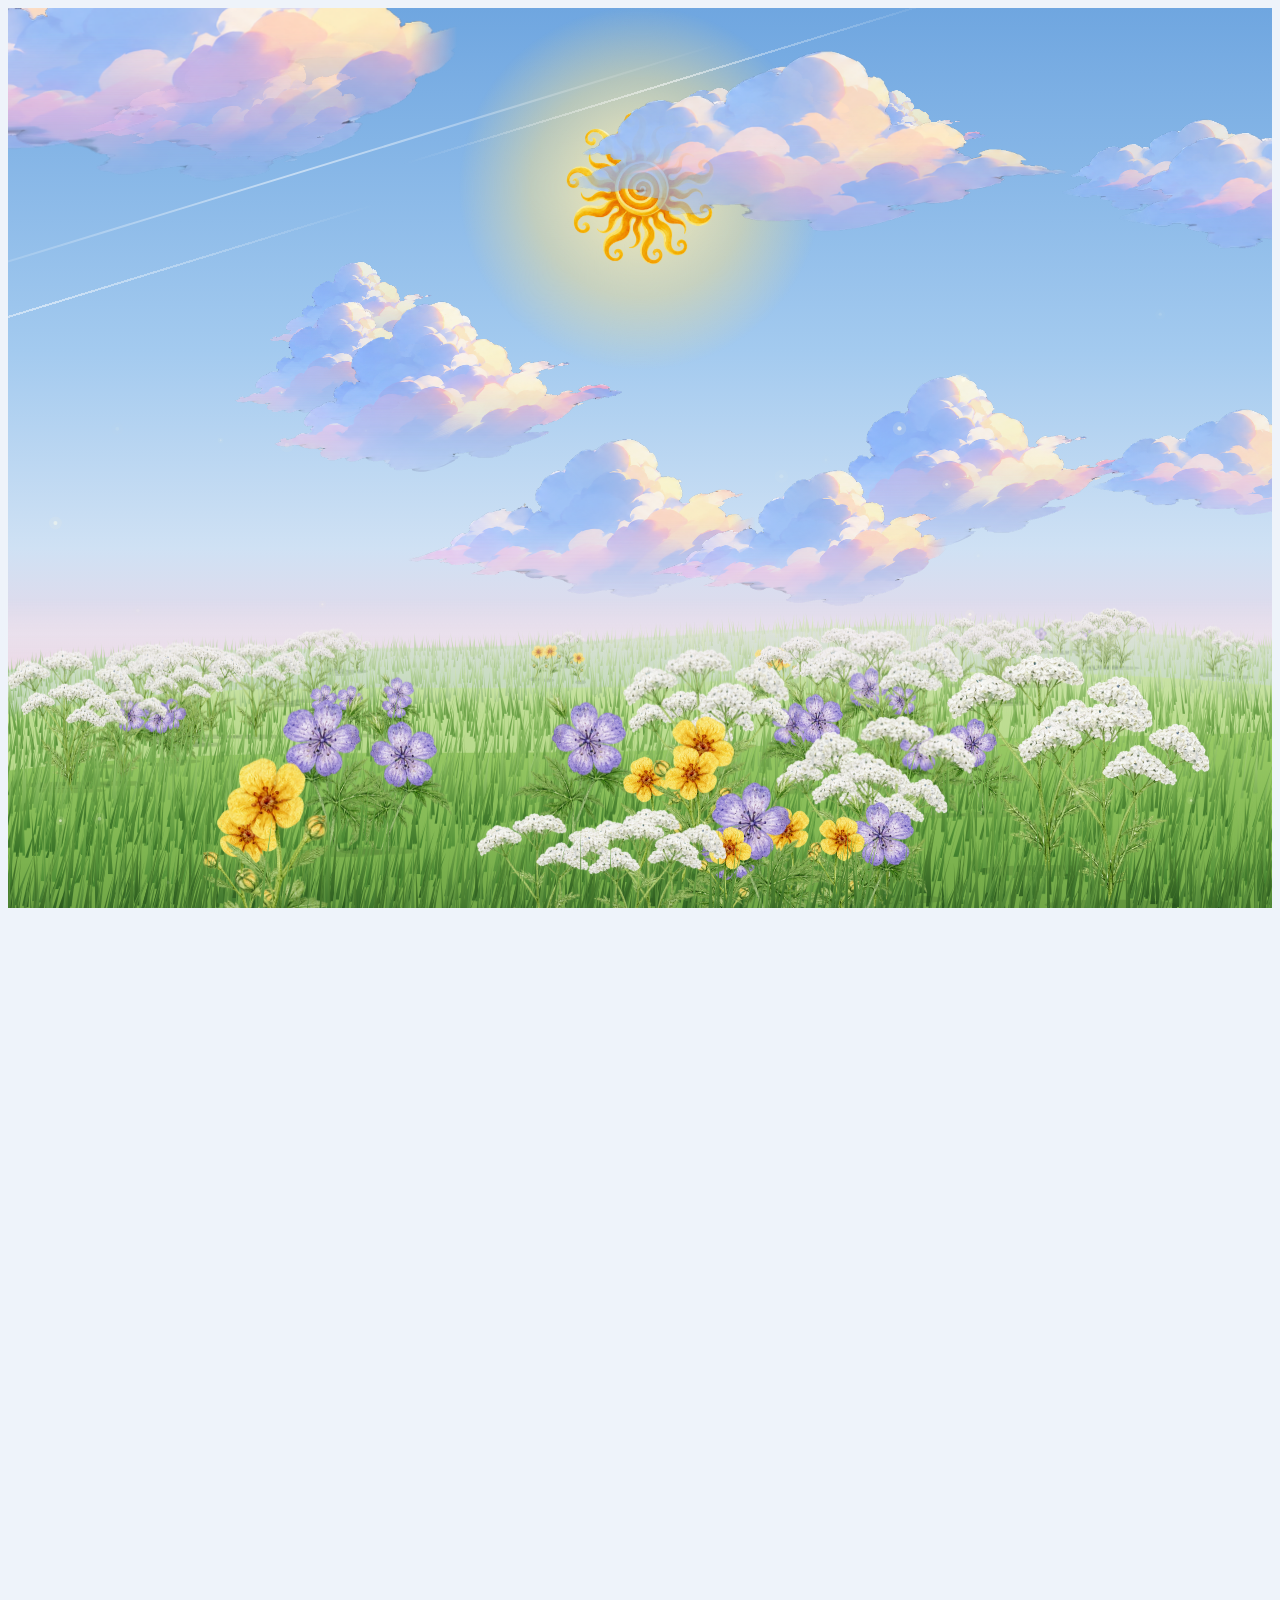
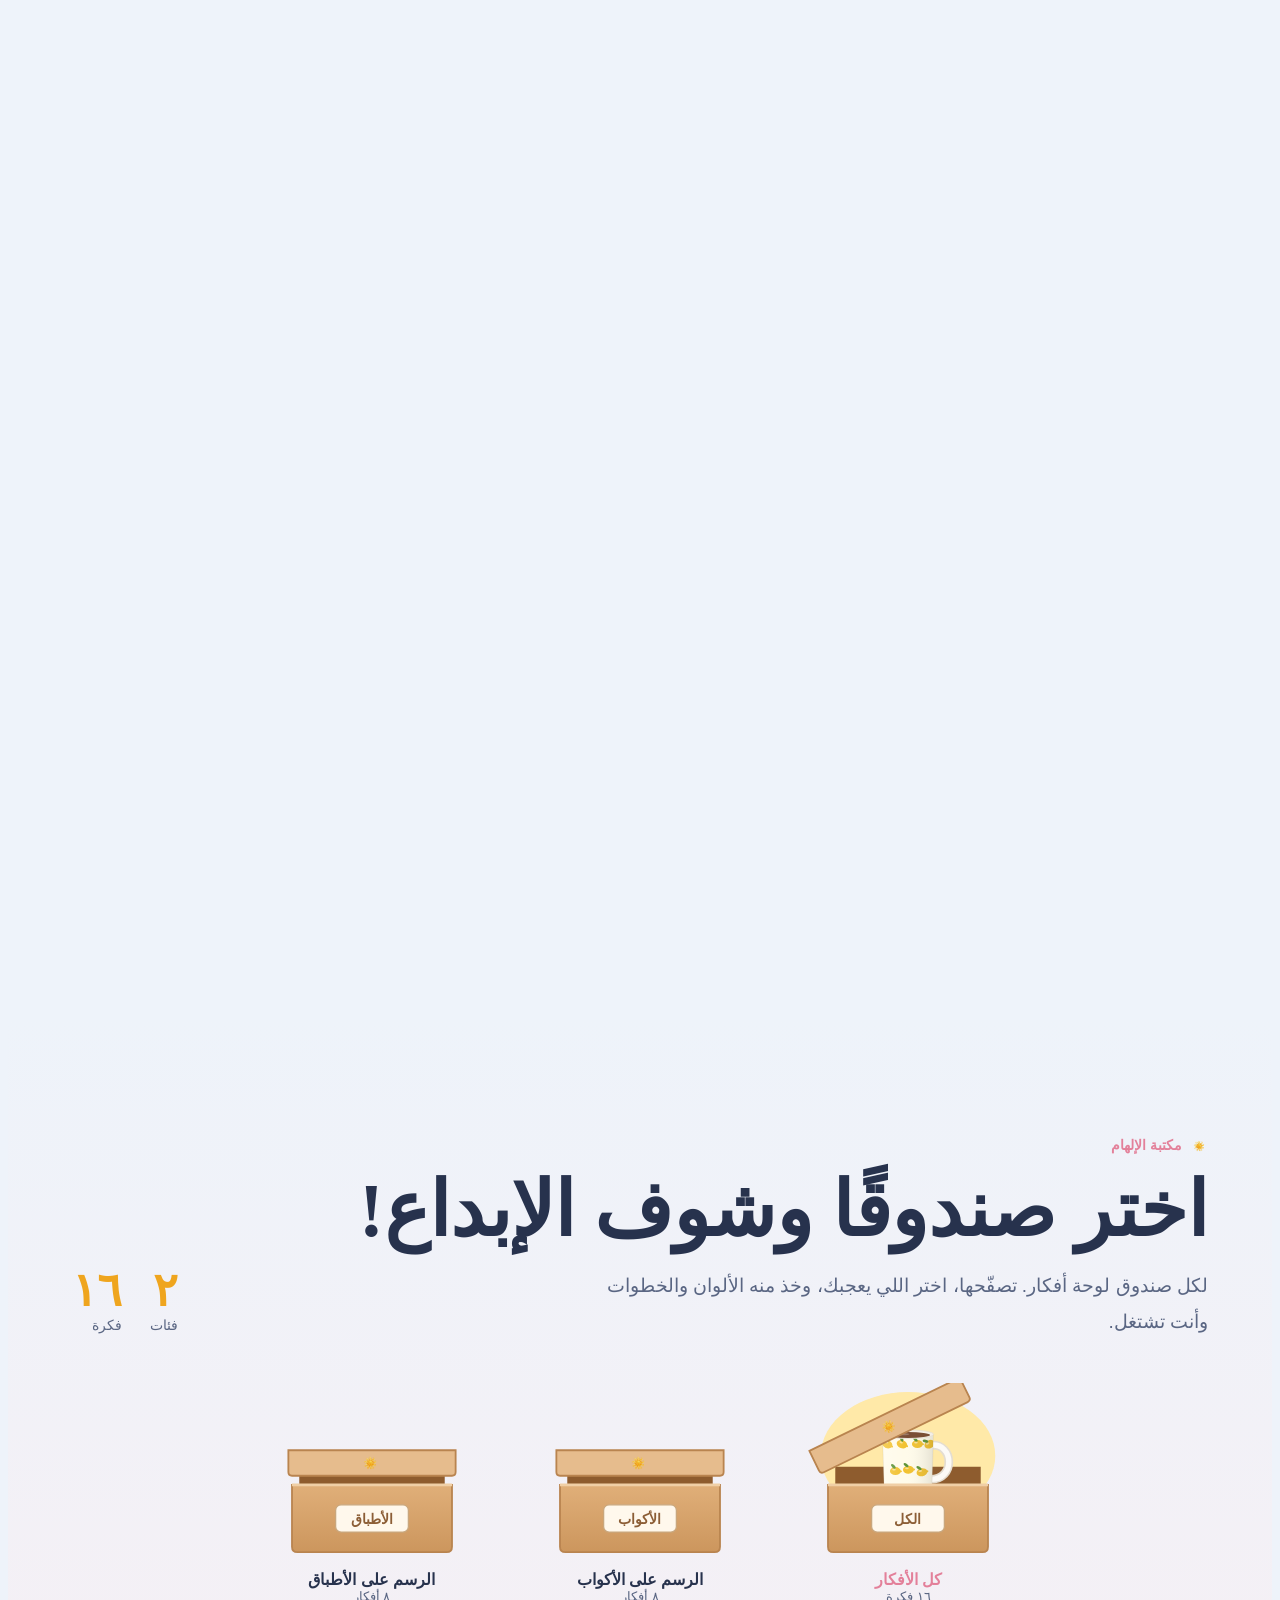
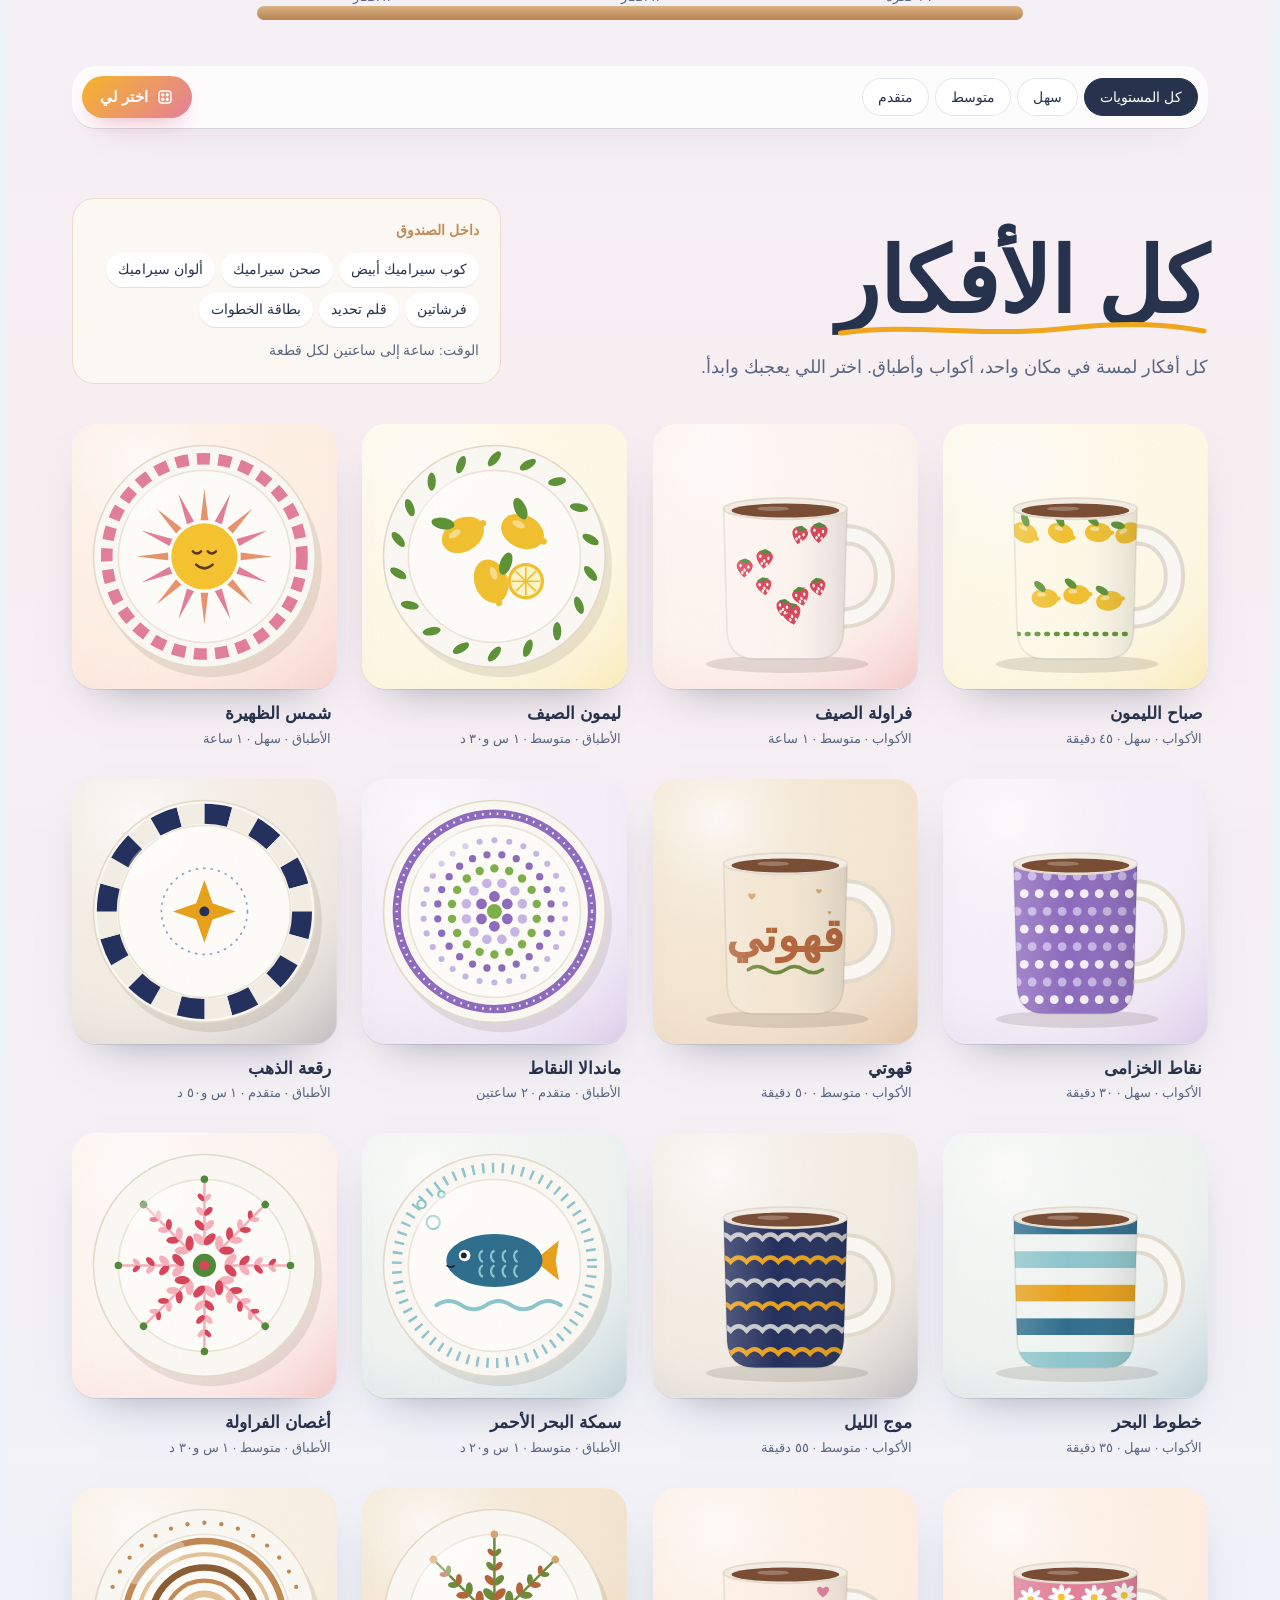
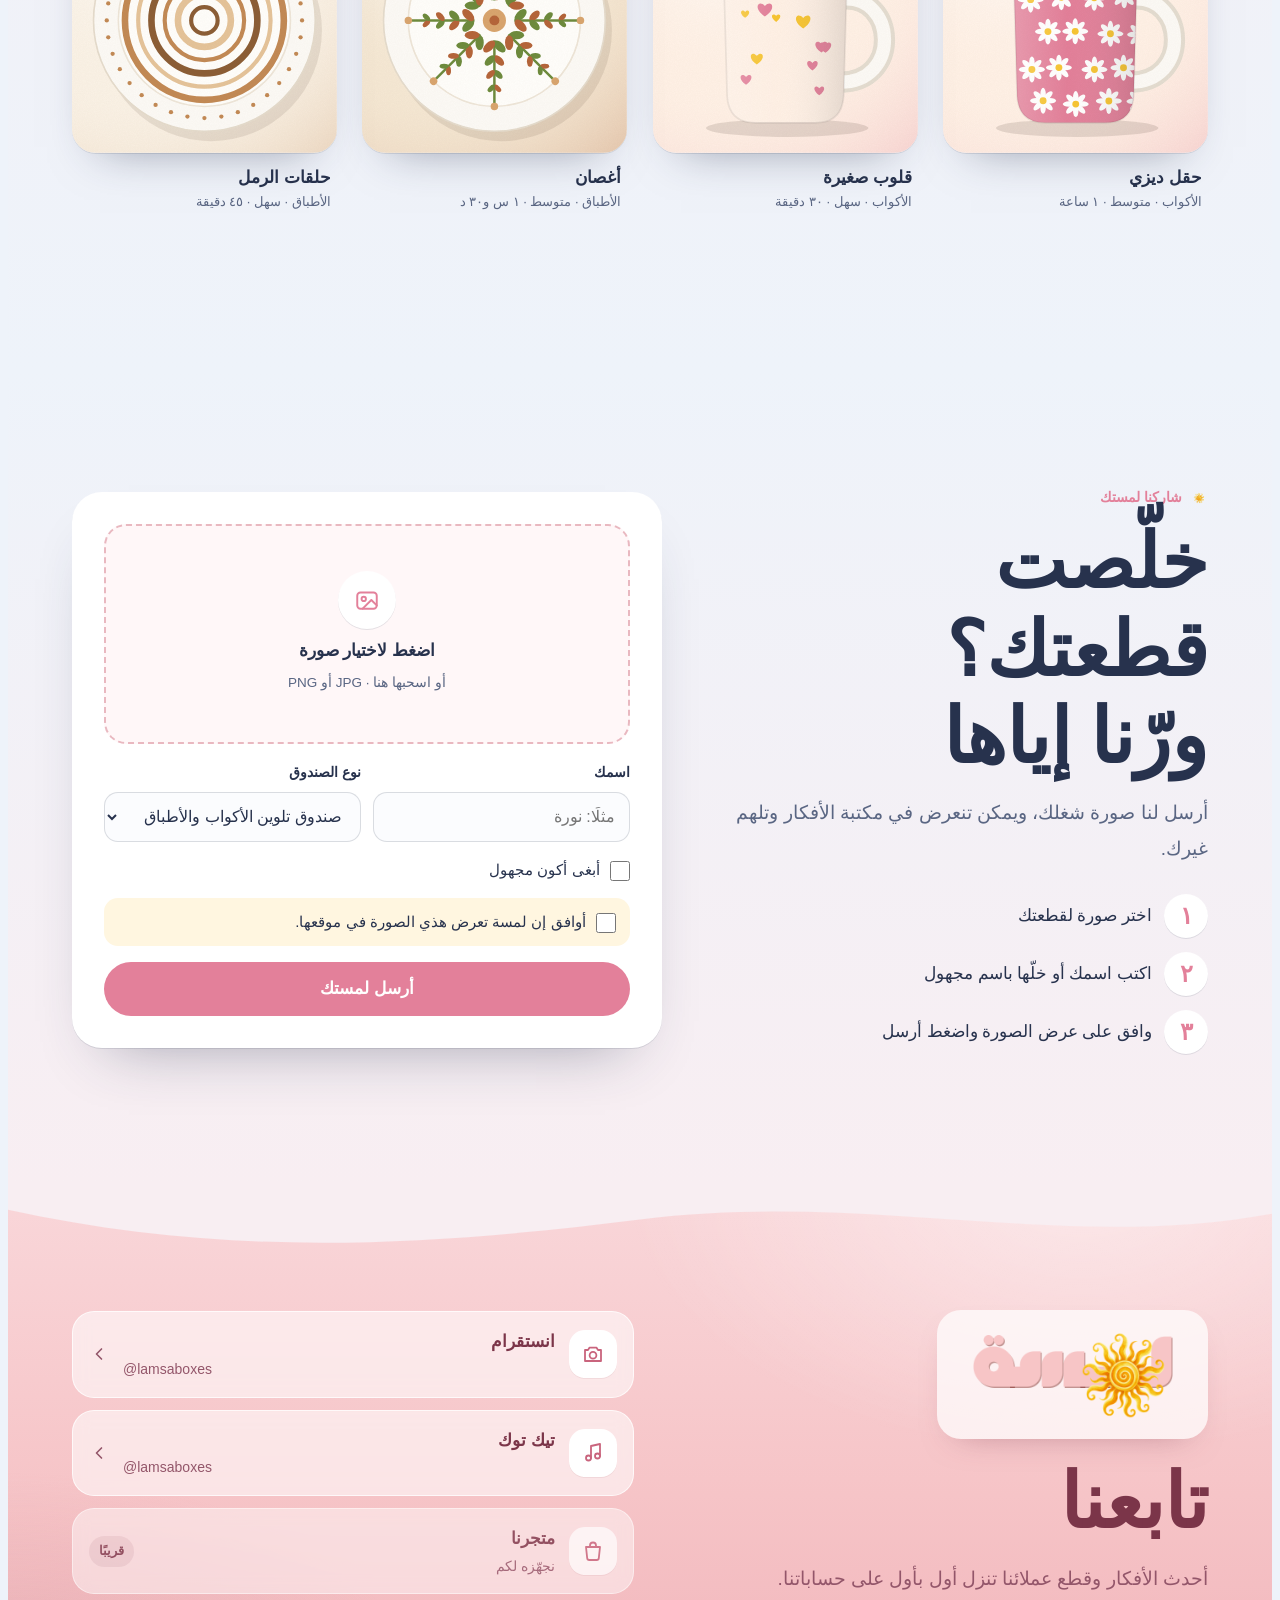
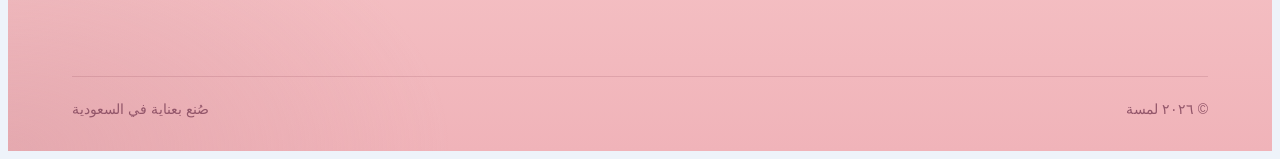
==== index.html @ 537ab50d "first commit" ====
<!doctype html>
<html lang="ar" dir="rtl">
<head>
<meta charset="utf-8">
<meta name="viewport" content="width=device-width, initial-scale=1, viewport-fit=cover">
<meta http-equiv="Content-Security-Policy" content="default-src 'self'; script-src 'self'; style-src 'self' 'unsafe-inline' https://fonts.googleapis.com; font-src https://fonts.gstatic.com; img-src 'self' data: blob:; connect-src 'self'; form-action https://formsubmit.co; frame-src https://formsubmit.co; base-uri 'self'; object-src 'none'; upgrade-insecure-requests">
<meta name="referrer" content="strict-origin-when-cross-origin">
<title>لمسة | صناديق الرسم على الأكواب والأطباق</title>
<meta name="description" content="لمسة: صناديق للرسم على الأكواب والأطباق. تصفّح مكتبة الأفكار، اختر نقشتك، وابدأ تلوّن على طريقتك.">
<meta name="theme-color" content="#6FA6E0">
<meta property="og:type" content="website">
<meta property="og:locale" content="ar_SA">
<meta property="og:title" content="لمسة | صناديق الرسم على الأكواب والأطباق">
<meta property="og:description" content="تصفّح مكتبة الأفكار، اختر نقشتك، وابدأ تلوّن على طريقتك.">
<meta property="og:image" content="og-image.jpg">
<meta name="twitter:card" content="summary_large_image">
<link rel="icon" type="image/png" href="favicon.png">
<link rel="apple-touch-icon" href="apple-touch-icon.png">
<link rel="preconnect" href="https://fonts.googleapis.com">
<link rel="preconnect" href="https://fonts.gstatic.com" crossorigin>
<link rel="stylesheet" href="https://fonts.googleapis.com/css2?family=Aref+Ruqaa:wght@400;700&family=IBM+Plex+Sans+Arabic:wght@300;400;500;600&display=swap">
<link rel="preload" as="image" href="4.png">
<link rel="stylesheet" href="css/style.css">
<script src="js/app.js" defer></script>
</head>
<body>
<noscript><p style="margin:0;padding:14px;text-align:center;background:#FDECEF;color:#7B3549;font-family:sans-serif">الموقع يحتاج تشغيل JavaScript في المتصفح عشان يظهر بشكل كامل.</p></noscript>
<svg class="defs" aria-hidden="true">
  <defs>
    <linearGradient id="rayG" x1="0" y1="1" x2="0" y2="0"><stop offset="0" stop-color="#F6B42A"/><stop offset="1" stop-color="#FFD95C"/></linearGradient>
    <radialGradient id="coreG" cx=".42" cy=".38" r=".7"><stop offset="0" stop-color="#FFF7CC"/><stop offset=".5" stop-color="#FFD54E"/><stop offset="1" stop-color="#F0991A"/></radialGradient>
    <radialGradient id="glowG"><stop offset="0" stop-color="#FFF1B8" stop-opacity=".95"/><stop offset=".45" stop-color="#FFE38A" stop-opacity=".45"/><stop offset="1" stop-color="#FFE38A" stop-opacity="0"/></radialGradient>
    <linearGradient id="shadeX" x1="0" x2="1"><stop offset="0" stop-color="#fff" stop-opacity=".28"/><stop offset=".45" stop-color="#fff" stop-opacity="0"/><stop offset="1" stop-color="#000" stop-opacity=".16"/></linearGradient>
    <radialGradient id="stoneSh" cx=".35" cy=".3" r=".8"><stop offset="0" stop-color="#fff" stop-opacity=".3"/><stop offset=".55" stop-color="#fff" stop-opacity="0"/><stop offset="1" stop-color="#000" stop-opacity=".22"/></radialGradient>
    <linearGradient id="foldG" x1="0" x2="0" y1="0" y2="1"><stop offset="0" stop-color="#000" stop-opacity=".06"/><stop offset=".3" stop-color="#000" stop-opacity="0"/><stop offset="1" stop-color="#000" stop-opacity=".07"/></linearGradient>
    <pattern id="ging" width="26" height="26" patternUnits="userSpaceOnUse" patternTransform="matrix(1 0 -.42 .56 0 0)">
      <rect width="26" height="26" fill="#E9EEF6"/><rect width="13" height="26" fill="#8EA2CA" opacity=".42"/><rect width="26" height="13" fill="#8EA2CA" opacity=".42"/>
      <rect x="19" width="1.6" height="26" fill="#fff" opacity=".75"/><rect y="19" width="26" height="1.6" fill="#fff" opacity=".75"/>
    </pattern>
    <pattern id="weave" width="14" height="10" patternUnits="userSpaceOnUse">
      <rect width="14" height="10" fill="#CD9353"/><rect width="7" height="5" fill="#B27A3E"/><rect x="7" y="5" width="7" height="5" fill="#B27A3E"/>
      <path d="M0 5h14M7 0v10" stroke="#93602D" stroke-width=".8" opacity=".6"/>
    </pattern>
    <linearGradient id="jarG" x1="0" x2="1"><stop offset="0" stop-color="#CFECEF"/><stop offset=".45" stop-color="#8FC7CF"/><stop offset="1" stop-color="#BDE2E6"/></linearGradient>
    <linearGradient id="kraftG" x1="0" y1="0" x2="0" y2="1"><stop offset="0" stop-color="#E0AF79"/><stop offset="1" stop-color="#CC965D"/></linearGradient>
    <symbol id="sym-sun" viewBox="-32 -32 64 64">
      <g fill="#F6B42A">
        <path d="M-3-14C-5-20 2-24 0-30 6-24 3-19 3-14Z"/><path d="M-3-14C-5-20 2-24 0-30 6-24 3-19 3-14Z" transform="rotate(45)"/>
        <path d="M-3-14C-5-20 2-24 0-30 6-24 3-19 3-14Z" transform="rotate(90)"/><path d="M-3-14C-5-20 2-24 0-30 6-24 3-19 3-14Z" transform="rotate(135)"/>
        <path d="M-3-14C-5-20 2-24 0-30 6-24 3-19 3-14Z" transform="rotate(180)"/><path d="M-3-14C-5-20 2-24 0-30 6-24 3-19 3-14Z" transform="rotate(225)"/>
        <path d="M-3-14C-5-20 2-24 0-30 6-24 3-19 3-14Z" transform="rotate(270)"/><path d="M-3-14C-5-20 2-24 0-30 6-24 3-19 3-14Z" transform="rotate(315)"/>
      </g>
      <circle r="13" fill="url(#coreG)"/>
      <path d="M0-7C6-7 8 0 4 4 0 8-6 5-6 0-6-4-2-5 0-3" fill="none" stroke="#E8941C" stroke-width="1.6" stroke-linecap="round"/>
    </symbol>
    <symbol id="sym-box" viewBox="0 0 220 190">
      <ellipse cx="110" cy="176" rx="96" ry="10" fill="#2a3a1a" opacity=".14"/>
      <path d="M30 78 L190 78 L180 8 L40 8 Z" fill="#E6BC8D" stroke="#B9844F" stroke-width="2" stroke-linejoin="round"/>
      <use href="#sym-sun" x="44" y="24" width="30" height="30"/>
      <text x="128" y="54" text-anchor="middle" font-family="Aref Ruqaa, serif" font-weight="700" font-size="34" fill="#E3809A">لمسة</text>
      <path d="M30 78 L190 78 L190 110 L30 110 Z" fill="#9E6835"/>
      <g stroke-linecap="round"><path d="M70 108 L58 64" stroke="#6B4A2F" stroke-width="5"/><path d="M58 64 L55 52" stroke="#2D2A33" stroke-width="5"/><path d="M84 108 L88 58" stroke="#E3809A" stroke-width="5"/><path d="M88 58 L89 47" stroke="#2D2A33" stroke-width="4"/></g>
      <rect x="120" y="70" width="22" height="34" rx="4" fill="#fff"/><rect x="120" y="70" width="22" height="9" rx="3" fill="#9C7BC9"/>
      <rect x="146" y="76" width="20" height="30" rx="4" fill="#fff"/><rect x="146" y="76" width="20" height="8" rx="3" fill="#F2A3B8"/>
      <path d="M18 100 L202 100 L202 166 Q202 172 196 172 L24 172 Q18 172 18 166 Z" fill="url(#kraftG)" stroke="#B9844F" stroke-width="2"/>
      <path d="M18 100 L202 100" stroke="#F0CFA6" stroke-width="3"/>
      <path d="M18 100 L6 120 L18 128 Z M202 100 L214 120 L202 128 Z" fill="#D29F67" stroke="#B9844F" stroke-width="1.5" stroke-linejoin="round"/>
    </symbol>
  </defs>
</svg>

<header class="nav" id="nav">
  <a class="brand" id="brand" href="#top"><img src="logo.png" alt="لمسة" width="250" height="106" data-hide-on-error></a>
  <div class="nav-end">
    <nav class="links" aria-label="الأقسام"><a href="#library">الصناديق</a><a href="#ideas">الأفكار</a><a href="#share">شاركنا</a><a href="#contact">تواصل</a></nav>
  </div>
</header>

<section class="hero" id="top" aria-label="مشهد لمسة">
  <div class="stage" id="stage">
    <div class="layer sun" id="sun" aria-hidden="true">
      <svg viewBox="-160 -160 320 320">
        <circle class="glow" r="158" fill="url(#glowG)"/>
        <g id="raysB" opacity=".75"><animateTransform attributeName="transform" type="rotate" from="0" to="-360" dur="140s" repeatCount="indefinite"/></g>
        <g id="raysA"><animateTransform attributeName="transform" type="rotate" from="0" to="360" dur="90s" repeatCount="indefinite"/></g>
        <circle r="56" fill="url(#coreG)" stroke="#EE9C1E" stroke-width="2"/>
        <g><animateTransform attributeName="transform" type="rotate" from="0" to="360" dur="40s" repeatCount="indefinite"/>
          <path d="M2-40C30-40 42-8 28 18 14 42-26 40-36 12-44-14-20-30 2-24 20-18 22 6 6 12-4 16-12 8-8 0" fill="none" stroke="#E8941C" stroke-width="4" stroke-linecap="round" opacity=".6"/></g>
        <ellipse cx="-18" cy="-22" rx="14" ry="8" fill="#fff" opacity=".45" transform="rotate(-30 -18 -22)"/>
      </svg>
    </div>
    <canvas id="clouds" aria-hidden="true"></canvas>
    <div class="layer streaks" id="streaks" aria-hidden="true"><i class="streak s1"></i><i class="streak s2"></i><i class="streak s3"></i></div>
    <div class="layer title" id="title">
      <h1 class="sr-only">لمسة</h1>
    </div>
    <div class="layer hills" id="hills" aria-hidden="true">
      <svg viewBox="0 0 1440 500" preserveAspectRatio="none">
        <defs>
          <linearGradient id="h0" x1="0" y1="0" x2="0" y2="1"><stop offset="0" stop-color="#C8DCC4"/><stop offset="1" stop-color="#B3D19A"/></linearGradient>
          <linearGradient id="h1" x1="0" y1="0" x2="0" y2="1"><stop offset="0" stop-color="#C4E19A"/><stop offset="1" stop-color="#A3CD74"/></linearGradient>
          <linearGradient id="h2" x1="0" y1="0" x2="0" y2="1"><stop offset="0" stop-color="#9ACB66"/><stop offset=".6" stop-color="#80B652"/><stop offset="1" stop-color="#6EA444"/></linearGradient>
        </defs>
        <path d="M0 150 C220 105 420 130 640 112 C900 90 1160 70 1440 118 L1440 500 L0 500Z" fill="url(#h0)"/>
        <path d="M0 210 C300 150 520 190 780 168 C1040 146 1240 150 1440 172 L1440 500 L0 500Z" fill="url(#h1)"/>
        <path d="M0 290 C260 250 560 275 820 258 C1080 240 1270 246 1440 236 L1440 500 L0 500Z" fill="url(#h2)"/>
      </svg>
    </div>
    <canvas id="meadowBack" aria-hidden="true"></canvas>
    <div class="haze" id="haze" aria-hidden="true"></div>
    <canvas id="meadow" aria-hidden="true"></canvas>
    <div class="veil" id="veil"></div>
    <!-- الشعار: الشمس تنزل وتستقر في النص، والحروف تطلع من خلفها -->
    <div class="logo-layer" aria-hidden="true">
      <div class="logo-letters" id="logoLetters"><svg viewBox="68 194 364 100"><path d="M99.0 289.5C98.4 289.2 97.7 289.0 97.5 289.0C97.3 289.0 96.6 288.8 96.0 288.5C95.4 288.2 94.7 288.0 94.4 288.0C93.8 288.0 87.4 284.8 86.5 284.0C86.1 283.7 85.4 283.2 84.9 282.9C83.8 282.4 77.5 276.1 77.0 275.0C76.8 274.6 76.3 273.9 76.0 273.5C75.2 272.5 72.0 266.1 72.0 265.5C72.0 265.2 71.8 264.6 71.5 264.0C71.1 263.1 71.0 262.7 71.0 261.5C71.0 260.2 70.9 259.9 70.5 259.0L70.0 257.9L70.0 253.0L70.0 248.1L70.5 247.0C70.9 246.2 71.0 245.7 71.0 245.0C71.0 244.3 71.1 243.8 71.5 243.0C71.8 242.4 72.0 241.8 72.0 241.5C72.0 241.3 72.2 240.6 72.5 240.0C72.8 239.4 73.0 238.8 73.0 238.5C73.0 237.9 74.2 235.5 75.0 234.5C75.3 234.1 75.8 233.4 76.0 233.0C76.2 232.6 77.1 231.5 77.9 230.6C78.9 229.7 79.7 228.7 80.0 228.1C80.6 226.9 80.9 226.5 82.1 225.9C82.7 225.7 83.7 224.8 84.6 223.9C86.2 222.4 86.3 222.3 89.6 220.7C91.5 219.8 93.2 219.0 93.4 219.0C93.7 219.0 94.4 218.8 95.0 218.5C95.6 218.2 96.3 218.0 96.5 218.0C96.7 218.0 97.4 217.8 98.0 217.5C99.0 217.0 99.3 217.0 101.0 217.0C102.7 217.0 103.0 217.0 104.0 216.5C105.0 216.0 105.3 216.0 107.0 216.0C108.7 216.0 109.0 216.0 110.0 216.5C111.0 217.0 111.3 217.0 113.0 217.0C114.7 217.0 115.0 217.0 116.0 217.5C116.6 217.8 117.3 218.0 117.5 218.0C117.7 218.0 118.4 218.2 119.0 218.5C119.6 218.8 120.3 219.0 120.6 219.0C120.8 219.0 122.5 219.8 124.4 220.7C127.7 222.3 127.8 222.4 129.4 223.9C130.3 224.8 131.3 225.6 131.9 225.9C133.0 226.5 135.4 228.8 135.9 229.9C136.2 230.4 136.6 231.1 137.0 231.5C137.3 231.9 137.8 232.6 138.0 233.0C138.2 233.4 138.7 234.1 139.0 234.5C139.7 235.4 140.0 236.0 140.0 236.6C140.0 236.8 140.4 237.9 141.0 239.0C141.5 240.1 142.0 241.3 142.0 241.5C142.0 241.8 142.2 242.4 142.5 243.0C142.9 243.8 143.0 244.3 143.0 245.0C143.0 245.7 143.1 246.2 143.5 247.0C144.0 248.0 144.0 248.2 144.0 250.0C144.0 252.0 144.2 252.5 144.8 252.8C145.0 252.9 146.6 253.0 149.0 253.0C151.4 253.0 153.0 252.9 153.2 252.8C153.8 252.5 154.0 252.0 154.0 250.0C154.0 248.2 154.0 248.0 154.5 247.0C154.9 246.1 155.0 245.8 155.0 244.5L155.0 243.0L156.7 239.6L158.5 236.1L161.9 232.7L165.2 229.4L168.6 227.7C171.7 226.2 172.1 226.0 172.9 226.0C173.6 226.0 174.2 225.9 175.0 225.5L176.2 225.0L184.2 225.0L192.2 225.1L192.6 225.6L193.0 226.0L193.0 232.9C193.0 240.2 193.0 240.5 193.8 240.8C194.9 241.3 195.5 240.9 196.5 238.9C197.0 238.0 197.7 236.9 198.0 236.5C198.4 236.1 198.8 235.4 199.0 235.0C199.5 234.0 202.9 230.6 203.9 230.1C204.4 229.8 205.1 229.3 205.5 229.0C206.4 228.2 208.9 227.0 209.5 227.0C209.7 227.0 210.4 226.8 211.0 226.5C211.8 226.2 212.4 226.0 213.0 226.0C213.6 226.0 214.2 225.8 215.0 225.5L216.2 225.0L223.7 225.0L231.2 225.1L231.6 225.6L232.0 226.0L232.0 233.4C232.0 238.5 232.1 240.9 232.2 241.2C232.4 241.7 233.0 242.0 233.5 242.0C234.4 242.0 234.7 241.6 236.0 238.9L237.4 236.2L240.7 232.9L244.1 229.5L247.6 227.7C250.7 226.2 251.1 226.0 251.9 226.0C252.6 226.0 253.2 225.9 254.0 225.5L255.2 225.0L263.2 225.0L271.2 225.1L271.6 225.6L272.0 226.0L272.0 238.9C272.0 248.0 272.1 251.9 272.2 252.2C272.3 252.4 272.6 252.7 272.8 252.8C273.4 253.1 390.6 253.1 391.2 252.8C391.4 252.7 391.7 252.4 391.8 252.2C391.9 251.9 392.0 247.2 392.0 236.0L392.0 220.1L392.5 219.0C392.9 218.2 393.0 217.7 393.0 217.0C393.0 216.3 393.1 215.8 393.5 215.0C393.8 214.4 394.0 213.8 394.0 213.5C394.0 212.7 395.3 210.3 396.4 209.1C397.0 208.5 397.7 207.6 397.9 207.1C398.5 206.0 400.8 203.6 401.9 203.1C402.4 202.8 403.1 202.3 403.5 202.0C404.4 201.2 406.9 200.0 407.5 200.0C407.7 200.0 408.4 199.8 409.0 199.5C409.8 199.2 410.4 199.0 411.0 199.0C411.6 199.0 412.2 198.8 413.0 198.5L414.2 198.0L421.7 198.0L429.2 198.1L429.6 198.6L430.0 199.0L430.0 233.5L430.0 267.9L429.5 269.0C429.1 269.8 429.0 270.3 429.0 271.0C429.0 271.7 428.9 272.2 428.5 273.0C428.2 273.6 428.0 274.2 428.0 274.5C428.0 275.1 426.8 277.5 426.0 278.5C425.7 278.9 425.2 279.6 424.9 280.1C424.4 281.1 421.0 284.5 420.0 285.0C419.6 285.2 418.9 285.7 418.5 286.0C417.6 286.8 413.1 289.0 412.5 289.0C412.3 289.0 411.6 289.2 411.0 289.5L409.9 290.0L321.8 290.0L233.8 289.9L233.4 289.4L233.0 289.0L233.0 282.1C233.0 277.4 232.9 275.1 232.8 274.8C232.6 274.3 232.0 274.0 231.5 274.0C230.6 274.0 230.3 274.4 229.0 277.1L227.6 279.8L224.8 282.6L221.9 285.5L217.4 287.8L213.0 290.0L203.9 290.0L194.8 289.9L194.4 289.4L194.0 289.0L194.0 281.6C194.0 276.5 193.9 274.1 193.8 273.8C193.6 273.3 193.0 273.0 192.5 273.0C191.6 273.0 191.3 273.4 190.0 276.1C189.2 277.5 188.3 279.1 188.0 279.5C187.6 279.9 187.2 280.6 186.9 281.1C186.4 282.1 185.0 283.5 183.9 284.1C183.4 284.3 182.5 285.0 181.9 285.6C181.0 286.4 180.3 286.9 178.3 287.8C177.0 288.5 175.8 289.0 175.5 289.0C175.3 289.0 174.6 289.2 174.0 289.5L172.9 290.0L136.5 290.0L100.1 290.0L99.0 289.5ZM109.0 261.5C109.6 261.2 110.3 261.0 110.5 261.0C111.1 261.0 112.0 260.5 112.7 259.8C113.6 258.9 116.0 254.3 116.0 253.5C116.0 253.2 115.8 252.6 115.5 252.0C115.2 251.4 115.0 250.7 115.0 250.4C115.0 250.1 114.8 249.6 114.5 249.1C113.8 248.1 111.1 245.5 110.4 245.2C110.0 245.1 109.1 245.0 107.0 245.0C104.9 245.0 104.0 245.1 103.6 245.2C102.9 245.5 100.2 248.1 99.5 249.1L99.0 249.9L99.0 252.9L99.0 256.0L99.7 257.5C100.1 258.3 100.6 259.1 100.9 259.3C101.1 259.5 102.3 260.2 103.6 260.8C106.5 262.2 107.1 262.3 109.0 261.5ZM93.6 213.3C92.4 212.7 91.8 212.3 90.7 211.1C89.4 209.8 89.0 209.2 89.0 208.4C89.0 208.2 88.8 207.6 88.5 207.0C88.1 206.2 88.0 205.7 88.0 205.0C88.0 204.3 88.1 203.8 88.5 203.0C88.8 202.4 89.0 201.8 89.0 201.6C89.0 200.8 89.4 200.2 90.7 198.9C91.8 197.7 92.4 197.3 93.6 196.7L95.1 196.0L98.0 196.0L100.9 196.0L102.3 196.7C103.1 197.0 104.0 197.6 104.5 198.0C105.4 198.8 105.9 199.0 107.1 199.0C108.1 199.0 110.3 198.0 111.5 197.0C112.0 196.6 112.5 196.3 112.7 196.2C113.5 195.9 119.7 196.0 120.4 196.2C121.1 196.5 124.6 200.1 124.8 200.7C124.9 201.0 125.0 201.4 125.0 201.6C125.0 201.8 125.2 202.4 125.5 203.0C126.2 204.5 126.2 205.5 125.5 207.0C125.2 207.6 125.0 208.2 125.0 208.4C125.0 209.2 124.6 209.8 123.3 211.1C122.2 212.3 121.6 212.7 120.4 213.3L118.9 214.0L116.1 214.0C114.5 214.0 113.0 213.9 112.7 213.8C112.5 213.7 112.0 213.4 111.5 213.0C111.1 212.7 110.4 212.2 110.1 212.0C109.7 211.8 109.2 211.4 109.0 211.0C108.3 209.7 107.1 209.7 105.6 210.9C105.1 211.3 104.4 211.8 104.0 212.0C103.6 212.2 102.9 212.7 102.5 213.0C102.0 213.4 101.5 213.7 101.3 213.8C101.0 213.9 99.5 214.0 97.9 214.0L95.1 214.0L93.6 213.3Z" transform="translate(0 3)" fill="#D79CA3" fill-rule="evenodd"/><path d="M99.0 289.5C98.4 289.2 97.7 289.0 97.5 289.0C97.3 289.0 96.6 288.8 96.0 288.5C95.4 288.2 94.7 288.0 94.4 288.0C93.8 288.0 87.4 284.8 86.5 284.0C86.1 283.7 85.4 283.2 84.9 282.9C83.8 282.4 77.5 276.1 77.0 275.0C76.8 274.6 76.3 273.9 76.0 273.5C75.2 272.5 72.0 266.1 72.0 265.5C72.0 265.2 71.8 264.6 71.5 264.0C71.1 263.1 71.0 262.7 71.0 261.5C71.0 260.2 70.9 259.9 70.5 259.0L70.0 257.9L70.0 253.0L70.0 248.1L70.5 247.0C70.9 246.2 71.0 245.7 71.0 245.0C71.0 244.3 71.1 243.8 71.5 243.0C71.8 242.4 72.0 241.8 72.0 241.5C72.0 241.3 72.2 240.6 72.5 240.0C72.8 239.4 73.0 238.8 73.0 238.5C73.0 237.9 74.2 235.5 75.0 234.5C75.3 234.1 75.8 233.4 76.0 233.0C76.2 232.6 77.1 231.5 77.9 230.6C78.9 229.7 79.7 228.7 80.0 228.1C80.6 226.9 80.9 226.5 82.1 225.9C82.7 225.7 83.7 224.8 84.6 223.9C86.2 222.4 86.3 222.3 89.6 220.7C91.5 219.8 93.2 219.0 93.4 219.0C93.7 219.0 94.4 218.8 95.0 218.5C95.6 218.2 96.3 218.0 96.5 218.0C96.7 218.0 97.4 217.8 98.0 217.5C99.0 217.0 99.3 217.0 101.0 217.0C102.7 217.0 103.0 217.0 104.0 216.5C105.0 216.0 105.3 216.0 107.0 216.0C108.7 216.0 109.0 216.0 110.0 216.5C111.0 217.0 111.3 217.0 113.0 217.0C114.7 217.0 115.0 217.0 116.0 217.5C116.6 217.8 117.3 218.0 117.5 218.0C117.7 218.0 118.4 218.2 119.0 218.5C119.6 218.8 120.3 219.0 120.6 219.0C120.8 219.0 122.5 219.8 124.4 220.7C127.7 222.3 127.8 222.4 129.4 223.9C130.3 224.8 131.3 225.6 131.9 225.9C133.0 226.5 135.4 228.8 135.9 229.9C136.2 230.4 136.6 231.1 137.0 231.5C137.3 231.9 137.8 232.6 138.0 233.0C138.2 233.4 138.7 234.1 139.0 234.5C139.7 235.4 140.0 236.0 140.0 236.6C140.0 236.8 140.4 237.9 141.0 239.0C141.5 240.1 142.0 241.3 142.0 241.5C142.0 241.8 142.2 242.4 142.5 243.0C142.9 243.8 143.0 244.3 143.0 245.0C143.0 245.7 143.1 246.2 143.5 247.0C144.0 248.0 144.0 248.2 144.0 250.0C144.0 252.0 144.2 252.5 144.8 252.8C145.0 252.9 146.6 253.0 149.0 253.0C151.4 253.0 153.0 252.9 153.2 252.8C153.8 252.5 154.0 252.0 154.0 250.0C154.0 248.2 154.0 248.0 154.5 247.0C154.9 246.1 155.0 245.8 155.0 244.5L155.0 243.0L156.7 239.6L158.5 236.1L161.9 232.7L165.2 229.4L168.6 227.7C171.7 226.2 172.1 226.0 172.9 226.0C173.6 226.0 174.2 225.9 175.0 225.5L176.2 225.0L184.2 225.0L192.2 225.1L192.6 225.6L193.0 226.0L193.0 232.9C193.0 240.2 193.0 240.5 193.8 240.8C194.9 241.3 195.5 240.9 196.5 238.9C197.0 238.0 197.7 236.9 198.0 236.5C198.4 236.1 198.8 235.4 199.0 235.0C199.5 234.0 202.9 230.6 203.9 230.1C204.4 229.8 205.1 229.3 205.5 229.0C206.4 228.2 208.9 227.0 209.5 227.0C209.7 227.0 210.4 226.8 211.0 226.5C211.8 226.2 212.4 226.0 213.0 226.0C213.6 226.0 214.2 225.8 215.0 225.5L216.2 225.0L223.7 225.0L231.2 225.1L231.6 225.6L232.0 226.0L232.0 233.4C232.0 238.5 232.1 240.9 232.2 241.2C232.4 241.7 233.0 242.0 233.5 242.0C234.4 242.0 234.7 241.6 236.0 238.9L237.4 236.2L240.7 232.9L244.1 229.5L247.6 227.7C250.7 226.2 251.1 226.0 251.9 226.0C252.6 226.0 253.2 225.9 254.0 225.5L255.2 225.0L263.2 225.0L271.2 225.1L271.6 225.6L272.0 226.0L272.0 238.9C272.0 248.0 272.1 251.9 272.2 252.2C272.3 252.4 272.6 252.7 272.8 252.8C273.4 253.1 390.6 253.1 391.2 252.8C391.4 252.7 391.7 252.4 391.8 252.2C391.9 251.9 392.0 247.2 392.0 236.0L392.0 220.1L392.5 219.0C392.9 218.2 393.0 217.7 393.0 217.0C393.0 216.3 393.1 215.8 393.5 215.0C393.8 214.4 394.0 213.8 394.0 213.5C394.0 212.7 395.3 210.3 396.4 209.1C397.0 208.5 397.7 207.6 397.9 207.1C398.5 206.0 400.8 203.6 401.9 203.1C402.4 202.8 403.1 202.3 403.5 202.0C404.4 201.2 406.9 200.0 407.5 200.0C407.7 200.0 408.4 199.8 409.0 199.5C409.8 199.2 410.4 199.0 411.0 199.0C411.6 199.0 412.2 198.8 413.0 198.5L414.2 198.0L421.7 198.0L429.2 198.1L429.6 198.6L430.0 199.0L430.0 233.5L430.0 267.9L429.5 269.0C429.1 269.8 429.0 270.3 429.0 271.0C429.0 271.7 428.9 272.2 428.5 273.0C428.2 273.6 428.0 274.2 428.0 274.5C428.0 275.1 426.8 277.5 426.0 278.5C425.7 278.9 425.2 279.6 424.9 280.1C424.4 281.1 421.0 284.5 420.0 285.0C419.6 285.2 418.9 285.7 418.5 286.0C417.6 286.8 413.1 289.0 412.5 289.0C412.3 289.0 411.6 289.2 411.0 289.5L409.9 290.0L321.8 290.0L233.8 289.9L233.4 289.4L233.0 289.0L233.0 282.1C233.0 277.4 232.9 275.1 232.8 274.8C232.6 274.3 232.0 274.0 231.5 274.0C230.6 274.0 230.3 274.4 229.0 277.1L227.6 279.8L224.8 282.6L221.9 285.5L217.4 287.8L213.0 290.0L203.9 290.0L194.8 289.9L194.4 289.4L194.0 289.0L194.0 281.6C194.0 276.5 193.9 274.1 193.8 273.8C193.6 273.3 193.0 273.0 192.5 273.0C191.6 273.0 191.3 273.4 190.0 276.1C189.2 277.5 188.3 279.1 188.0 279.5C187.6 279.9 187.2 280.6 186.9 281.1C186.4 282.1 185.0 283.5 183.9 284.1C183.4 284.3 182.5 285.0 181.9 285.6C181.0 286.4 180.3 286.9 178.3 287.8C177.0 288.5 175.8 289.0 175.5 289.0C175.3 289.0 174.6 289.2 174.0 289.5L172.9 290.0L136.5 290.0L100.1 290.0L99.0 289.5ZM109.0 261.5C109.6 261.2 110.3 261.0 110.5 261.0C111.1 261.0 112.0 260.5 112.7 259.8C113.6 258.9 116.0 254.3 116.0 253.5C116.0 253.2 115.8 252.6 115.5 252.0C115.2 251.4 115.0 250.7 115.0 250.4C115.0 250.1 114.8 249.6 114.5 249.1C113.8 248.1 111.1 245.5 110.4 245.2C110.0 245.1 109.1 245.0 107.0 245.0C104.9 245.0 104.0 245.1 103.6 245.2C102.9 245.5 100.2 248.1 99.5 249.1L99.0 249.9L99.0 252.9L99.0 256.0L99.7 257.5C100.1 258.3 100.6 259.1 100.9 259.3C101.1 259.5 102.3 260.2 103.6 260.8C106.5 262.2 107.1 262.3 109.0 261.5ZM93.6 213.3C92.4 212.7 91.8 212.3 90.7 211.1C89.4 209.8 89.0 209.2 89.0 208.4C89.0 208.2 88.8 207.6 88.5 207.0C88.1 206.2 88.0 205.7 88.0 205.0C88.0 204.3 88.1 203.8 88.5 203.0C88.8 202.4 89.0 201.8 89.0 201.6C89.0 200.8 89.4 200.2 90.7 198.9C91.8 197.7 92.4 197.3 93.6 196.7L95.1 196.0L98.0 196.0L100.9 196.0L102.3 196.7C103.1 197.0 104.0 197.6 104.5 198.0C105.4 198.8 105.9 199.0 107.1 199.0C108.1 199.0 110.3 198.0 111.5 197.0C112.0 196.6 112.5 196.3 112.7 196.2C113.5 195.9 119.7 196.0 120.4 196.2C121.1 196.5 124.6 200.1 124.8 200.7C124.9 201.0 125.0 201.4 125.0 201.6C125.0 201.8 125.2 202.4 125.5 203.0C126.2 204.5 126.2 205.5 125.5 207.0C125.2 207.6 125.0 208.2 125.0 208.4C125.0 209.2 124.6 209.8 123.3 211.1C122.2 212.3 121.6 212.7 120.4 213.3L118.9 214.0L116.1 214.0C114.5 214.0 113.0 213.9 112.7 213.8C112.5 213.7 112.0 213.4 111.5 213.0C111.1 212.7 110.4 212.2 110.1 212.0C109.7 211.8 109.2 211.4 109.0 211.0C108.3 209.7 107.1 209.7 105.6 210.9C105.1 211.3 104.4 211.8 104.0 212.0C103.6 212.2 102.9 212.7 102.5 213.0C102.0 213.4 101.5 213.7 101.3 213.8C101.0 213.9 99.5 214.0 97.9 214.0L95.1 214.0L93.6 213.3Z" fill="#F6C4C7" fill-rule="evenodd"/></svg></div>
      <div class="layer sun" id="sunTwin"></div>
    </div>
    <div class="cue" id="cue" aria-hidden="true"><i></i>مرّر للأسفل</div>
  </div>
</section>

<main>
  <div class="wrap">
    <section id="library">
      <div class="intro">
        <div>
          <p class="eyebrow"><svg><use href="#sym-sun"/></svg>مكتبة الإلهام</p>
          <h2>اختر صندوقًا وشوف الإبداع!</h2>
          <p class="lead">لكل صندوق لوحة أفكار. تصفّحها، اختر اللي يعجبك، وخذ منه الألوان والخطوات وأنت تشتغل.</p>
        </div>
        <div class="stat" aria-label="إحصاءات المكتبة">
          <div><b id="statBoxes">٢</b><span>فئات</span></div>
          <div><b id="statIdeas">٠</b><span>فكرة</span></div>
        </div>
      </div>
    </section>
  </div>

  <div class="shelf-scroll"><div class="shelf" id="shelf" role="tablist" aria-label="أنواع الصناديق"></div></div>

  <div class="wrap">
    <div class="bar" id="ideas">
      <div class="chips" id="levelChips" role="group" aria-label="المستوى"></div>
      <button class="inspire" id="inspireBtn" type="button">
        <svg viewBox="0 0 24 24" fill="none" stroke="currentColor" stroke-width="1.8" stroke-linejoin="round"><rect x="4" y="4" width="16" height="16" rx="4"/><circle cx="9" cy="9" r="1.3" fill="currentColor"/><circle cx="15" cy="15" r="1.3" fill="currentColor"/><circle cx="15" cy="9" r="1.3" fill="currentColor"/><circle cx="9" cy="15" r="1.3" fill="currentColor"/></svg>
        اختر لي
      </button>
    </div>

    <div class="cathead">
      <div>
        <h3 class="catname" id="catName">كل الأفكار<svg viewBox="0 0 300 18" preserveAspectRatio="none" aria-hidden="true"><path d="M4 12 C60 2 120 16 180 8 S270 4 296 10"/></svg></h3>
        <p class="catdesc" id="catDesc"></p>
      </div>
      <div class="inbox">
        <h4>داخل الصندوق</h4>
        <ul id="catBox"></ul>
        <p class="time" id="catTime"></p>
      </div>
    </div>

    <div class="gallery" id="gallery" aria-live="polite"></div>
    <div class="empty" id="empty">ما فيه أفكار بهذا المستوى في الصندوق هذا. جرّب مستوى ثاني.</div>
  </div>
</main>

<section class="share" id="share">
  <div class="wrap share-grid">
    <div>
      <p class="eyebrow"><svg><use href="#sym-sun"/></svg>شاركنا لمستك</p>
      <h2>خلّصت قطعتك؟ ورّنا إياها</h2>
      <p class="lead">أرسل لنا صورة شغلك، ويمكن تنعرض في مكتبة الأفكار وتلهم غيرك.</p>
      <ol class="share-steps">
        <li>اختر صورة لقطعتك</li>
        <li>اكتب اسمك أو خلّها باسم مجهول</li>
        <li>وافق على عرض الصورة واضغط أرسل</li>
      </ol>
    </div>
    <form class="share-card" id="shareForm" novalidate>
      <label class="drop" id="drop" for="shareFile">
        <input type="file" id="shareFile" accept="image/*" class="sr-only">
        <span class="drop-empty">
          <i><svg viewBox="0 0 24 24" fill="none" stroke="currentColor" stroke-width="1.8" stroke-linecap="round" stroke-linejoin="round"><rect x="3" y="5" width="18" height="15" rx="3"/><circle cx="9" cy="11" r="2"/><path d="M21 17l-5-5-8 8"/></svg></i>
          <b>اضغط لاختيار صورة</b>
          <small>أو اسحبها هنا · JPG أو PNG</small>
        </span>
        <img id="sharePreview" alt="معاينة الصورة المختارة" hidden>
        <span class="change">غيّر الصورة</span>
      </label>
      <div class="row2">
        <div class="field"><label for="shareName">اسمك</label><input id="shareName" type="text" maxlength="40" autocomplete="name" placeholder="مثلًا: نورة"></div>
        <div class="field"><label for="shareBox">نوع الصندوق</label><select id="shareBox"></select></div>
      </div>
      <label class="check"><input type="checkbox" id="shareAnon"><span>أبغى أكون مجهول</span></label>
      <label class="check consent"><input type="checkbox" id="shareConsent"><span>أوافق إن لمسة تعرض هذي الصورة في موقعها.</span></label>
      <input type="text" id="shareHoney" class="hp" tabindex="-1" autocomplete="off" aria-hidden="true">
      <p class="form-err" id="shareErr" role="alert" hidden></p>
      <button class="btn send" type="submit" id="shareSend">أرسل لمستك</button>
      <div class="share-done" id="shareDone" hidden>
        <span class="ok"><svg viewBox="0 0 24 24" fill="none" stroke="currentColor" stroke-width="2.4" stroke-linecap="round" stroke-linejoin="round"><path d="M5 12.5l4.5 4.5L19 7.5"/></svg></span>
        <h3>وصلتنا لمستك!</h3>
        <p>شكرًا لك، بنشوفها ونرد عليك قريب.</p>
        <button class="btn ghost" type="button" id="shareAgain">أرسل صورة ثانية</button>
      </div>
    </form>
  </div>
</section>

<footer id="contact">
  <svg class="foot-wave" viewBox="0 0 1440 80" preserveAspectRatio="none" aria-hidden="true"><path d="M0 0H1440V34C1200 74 980 10 720 40S240 78 0 30Z" fill="currentColor"/></svg>
  <div class="wrap foot-grid">
    <div>
      <div id="footLogo"><img class="foot-logo" src="logo.png" alt="لمسة" width="250" height="106" loading="lazy" decoding="async" data-hide-parent-on-error></div>
      <h2>تابعنا</h2>
      <p class="lead">أحدث الأفكار وقطع عملائنا تنزل أول بأول على حساباتنا.</p>
    </div>
    <div class="socials" id="socials"></div>
  </div>
  <div class="wrap foot"><span>© ٢٠٢٦ لمسة</span><span>صُنع بعناية في السعودية</span></div>
</footer>

<!-- lightbox -->
<div class="lb" id="lb" role="dialog" aria-modal="true" aria-labelledby="lbTitle" aria-hidden="true">
  <button class="nav-arrow prev" id="lbPrev" type="button" aria-label="الفكرة السابقة"><svg viewBox="0 0 24 24" fill="none" stroke="currentColor" stroke-width="2" stroke-linecap="round"><path d="M9 6l6 6-6 6"/></svg></button>
  <button class="nav-arrow next" id="lbNext" type="button" aria-label="الفكرة التالية"><svg viewBox="0 0 24 24" fill="none" stroke="currentColor" stroke-width="2" stroke-linecap="round"><path d="M15 6l-6 6 6 6"/></svg></button>
  <div class="panel" id="panel">
    <div class="lb-art" id="lbArt">
      <div class="art" id="lbArtInner"></div>
    </div>
    <div class="lb-info">
      <div class="lb-top"><span class="lb-cat" id="lbCat"></span><span class="counter" id="lbCount"></span>
        <button class="lb-close" id="lbClose" type="button" aria-label="إغلاق"><svg viewBox="0 0 24 24" fill="none" stroke="currentColor" stroke-width="2" stroke-linecap="round"><path d="M6 6l12 12M18 6L6 18"/></svg></button></div>
      <h3 id="lbTitle"></h3>
      <p class="lb-note" id="lbNote"></p>
      <div class="facts" id="lbFacts"></div>
      <div class="lb-sec"><h4 id="lbPalName">الألوان</h4><div class="swatches" id="lbSw"></div></div>
      <div class="lb-sec"><h4>خطوات مقترحة</h4><ol class="steps" id="lbSteps"></ol></div>
      <div class="tip" id="lbTip"></div>
      <div class="lb-sec"><h4>من نفس الصندوق</h4><div class="related" id="lbRel"></div></div>
      <div class="lb-actions">
        <button class="btn" id="lbShuffle" type="button">فكرة ثانية</button>
      </div>
    </div>
  </div>
</div>


<div class="toast" id="toast" role="status" aria-live="polite"></div>
</body>
</html>
---- css/style.css ----
/* Layout: living picnic meadow (sticky stage) tilts up into sky-mist → a shelf of kraft boxes that open → a masonry moodboard of generated ideas → dusk footer. */
:root{
  --sky-top:#6FA6E0; --sky-mid:#A3CAEF; --sky-low:#F2D3E2;
  --mist:#EEF3FA; --blush:#F8EEF2; --card:#FFFFFF; --paper:#FBF8F3;
  --ink:#27324D; --ink-soft:#5A6683; --line:rgba(39,50,77,.12);
  --sun:#EFA51E; --rose:#E3809A; --rose-soft:#FBDCE5; --kraft:#C38A55; --kraft-l:#E6BC8D; --meadow:#6E9F45;
  --dusk:#26335A; --dusk-2:#4A4F86;
  --display:"Aref Ruqaa","Amiri","Traditional Arabic",serif;
  --body:"IBM Plex Sans Arabic","Segoe UI",Tahoma,"Geeza Pro",sans-serif;
  --nav-h:72px;
  color-scheme:light;
}
*{box-sizing:border-box}
html{background:var(--mist)}
body{background:var(--mist);color:var(--ink);font-family:var(--body);font-size:17px;line-height:1.85;direction:rtl;-webkit-font-smoothing:antialiased}
body.lock{overflow:hidden}
.defs{position:absolute;width:0;height:0;overflow:hidden}
button{font-family:inherit}
:focus-visible{outline:2px solid var(--sun);outline-offset:3px}

/* ---------- nav ---------- */
.nav{position:fixed;inset-inline:0;top:0;z-index:50;display:flex;align-items:center;justify-content:space-between;gap:16px;
  padding:calc(env(safe-area-inset-top,0px) + 14px) clamp(16px,4vw,52px) 14px;transition:background .6s ease,box-shadow .6s ease,opacity .5s ease,transform .5s ease,visibility 0s}
.nav:not(.solid){opacity:0;transform:translateY(-100%);visibility:hidden;pointer-events:none;transition:opacity .4s ease,transform .4s ease,visibility 0s .4s}
.nav.solid{background:rgba(238,243,250,.85);-webkit-backdrop-filter:blur(16px) saturate(1.2);backdrop-filter:blur(16px) saturate(1.2);box-shadow:0 1px 0 var(--line)}
.brand{position:relative;display:flex;align-items:center;text-decoration:none;height:46px}
.brand img{height:100%;width:auto;display:block}
[hidden]{display:none!important}
.nav-end{display:flex;align-items:center;gap:10px}
.links{display:flex;gap:clamp(14px,2.4vw,30px);margin-inline-end:10px}
.links a{color:#fff;text-decoration:none;font-size:15px;font-weight:500;text-shadow:0 1px 10px rgba(50,80,140,.35);transition:color .6s}
.nav.solid .links a{color:var(--ink);text-shadow:none}
.pill{display:inline-flex;align-items:center;gap:8px;height:44px;padding:0 16px;border-radius:999px;border:1px solid rgba(255,255,255,.6);background:rgba(255,255,255,.2);color:#fff;font-size:14.5px;font-weight:600;cursor:pointer;transition:background .5s,color .5s,border-color .5s,transform .2s}
.pill:active{transform:scale(.97)}
.pill svg{width:18px;height:18px}
.nav.solid .pill{border-color:var(--line);background:#fff;color:var(--ink)}
.pill .count{min-width:22px;height:22px;border-radius:11px;padding:0 6px;background:var(--rose);color:#fff;font-size:12px;line-height:22px;text-align:center;font-variant-numeric:tabular-nums}
.pill .count:empty{display:none}
@media (max-width:760px){.links{display:none}.pill .lbl{display:none}.pill{padding:0 13px}}

/* ---------- hero stage ---------- */
.hero{position:relative;height:290svh;overflow-x:clip}
.stage{position:sticky;top:0;height:100svh;overflow:hidden;background:linear-gradient(180deg,var(--sky-top) 0%,var(--sky-mid) 38%,#CFE1F4 60%,var(--sky-low) 76%,#F7E4DA 92%)}
.layer{position:absolute;will-change:transform,opacity}
#clouds,#meadow,#meadowBack{position:absolute;inset:0;width:100%;height:100%;display:block}
.streak{position:absolute;height:2px;width:70vw;border-radius:2px;background:linear-gradient(90deg,transparent,rgba(255,255,255,.75),transparent);transform:rotate(-17deg);opacity:.7;animation:streak 14s ease-in-out infinite}
.streak.s1{top:18%;left:-12%}.streak.s2{top:33%;left:-25%;width:55vw;animation-delay:-5s}.streak.s3{top:8%;left:30%;width:45vw;animation-delay:-9s}
@keyframes streak{0%,100%{translate:-4vw 0;opacity:.15}50%{translate:6vw 0;opacity:.75}}
.sun{left:50%;top:5svh;width:min(34vw,30svh,300px);aspect-ratio:1;transform:translate3d(-50%,0,0)}
.sun svg{width:100%;height:100%;overflow:visible}
.sun .glow{animation:glow 6s ease-in-out infinite;transform-box:fill-box;transform-origin:center}
@keyframes glow{0%,100%{opacity:.75;transform:scale(1)}50%{opacity:1;transform:scale(1.08)}}
.sun-halo{position:absolute;inset:-18%;border-radius:50%;background:radial-gradient(circle,rgba(255,241,184,.95) 0%,rgba(255,227,138,.45) 42%,rgba(255,227,138,0) 70%);animation:glow 6s ease-in-out infinite}
.sun-img{position:absolute;inset:0;width:100%;height:100%;object-fit:contain}
.sun-img.spin{animation:spin 120s linear infinite}
@keyframes spin{to{transform:rotate(360deg)}}
.sr-only{position:absolute;width:1px;height:1px;overflow:hidden;clip:rect(0 0 0 0);white-space:nowrap}
.title{left:50%;top:36svh;width:min(92vw,720px);transform:translate3d(-50%,0,0);text-align:center;color:#fff;pointer-events:none}
.wordmark{margin:0;font-family:var(--display);font-weight:700;font-size:clamp(72px,min(13vw,16svh),180px);line-height:1.05;text-shadow:0 2px 0 rgba(227,128,154,.55),0 10px 40px rgba(227,128,154,.45),0 0 70px rgba(255,255,255,.6)}
.tagline{margin:6px auto 0;max-width:32ch;font-size:clamp(15px,1.7vw,19px);font-weight:500;text-wrap:balance;text-shadow:0 1px 2px rgba(36,52,96,.45),0 2px 18px rgba(36,56,110,.6)}
.hills{left:0;right:0;bottom:0;height:40svh}.hills svg{width:100%;height:100%;display:block}
.haze{position:absolute;left:0;right:0;top:60%;height:30%;pointer-events:none;will-change:transform;background:linear-gradient(180deg,rgba(240,232,240,0) 0%,rgba(240,232,240,.5) 30%,rgba(236,236,236,.18) 62%,rgba(236,236,236,0) 100%)}
.title::before{content:"";position:absolute;inset:-6% -14% -18%;z-index:-1;border-radius:50%;background:radial-gradient(closest-side,rgba(64,88,146,.30),rgba(64,88,146,.12) 55%,rgba(64,88,146,0));filter:blur(10px)}
.logo-layer{position:absolute;inset:0;pointer-events:none;z-index:4}
.logo-letters{position:absolute;left:0;top:0;opacity:0;will-change:transform,opacity,clip-path;filter:drop-shadow(0 8px 22px rgba(58,78,140,.22))}
.logo-letters svg{display:block;width:100%;height:auto;overflow:visible}
#sunTwin{opacity:0}
.veil{position:absolute;inset:0;opacity:0;pointer-events:none;background:var(--mist)}
.cue{position:absolute;left:50%;bottom:calc(env(safe-area-inset-bottom,0px) + 18px);transform:translateX(-50%);z-index:5;display:flex;align-items:center;gap:10px;padding:8px 16px 8px 12px;border-radius:999px;background:rgba(255,255,255,.55);-webkit-backdrop-filter:blur(8px);backdrop-filter:blur(8px);color:var(--ink);font-size:13px;font-weight:500}
.cue i{display:block;width:16px;height:24px;border:1.6px solid var(--ink);border-radius:9px;position:relative}
.cue i::after{content:"";position:absolute;left:50%;top:4px;width:3px;height:6px;margin-left:-1.5px;border-radius:2px;background:var(--ink);animation:dot 1.8s ease-in-out infinite}
@keyframes dot{0%{transform:translateY(0);opacity:1}70%{transform:translateY(8px);opacity:0}100%{opacity:0}}

/* ---------- library ---------- */
main{position:relative;z-index:2;background:linear-gradient(180deg,var(--mist) 0%,var(--blush) 40%,var(--mist) 100%);padding-inline:clamp(16px,5vw,64px);padding-block:clamp(64px,9vw,120px) clamp(80px,10vw,140px)}
.wrap{max-width:1240px;margin-inline:auto}
.eyebrow{display:inline-flex;align-items:center;gap:8px;margin:0 0 8px;font-size:14px;font-weight:600;color:var(--rose)}
.eyebrow svg{width:18px;height:18px}
h2{margin:0;font-family:var(--display);font-weight:700;font-size:clamp(40px,6vw,76px);line-height:1.15;text-wrap:balance}
.lead{max-width:60ch;margin:14px 0 0;font-size:clamp(16.5px,1.5vw,19px);color:var(--ink-soft)}
.intro{display:grid;grid-template-columns:1fr auto;align-items:end;gap:24px}
.intro > *{min-width:0}
.stat{display:flex;gap:28px}
.stat div{display:grid}
.stat b{font-family:var(--display);font-size:46px;line-height:1;color:var(--sun);font-variant-numeric:tabular-nums}
.stat span{font-size:13.5px;color:var(--ink-soft)}
@media (max-width:760px){.intro{grid-template-columns:1fr}}

/* shelf of boxes */
.shelf-scroll{margin:44px calc(-1 * clamp(16px,5vw,64px)) 0;padding:0 clamp(16px,5vw,64px) 6px;overflow-x:auto;scroll-snap-type:x mandatory;scrollbar-width:none}
.shelf-scroll::-webkit-scrollbar{display:none}
.shelf{display:grid;grid-template-columns:repeat(3,minmax(140px,230px));justify-content:center;width:fit-content;gap:clamp(14px,3vw,40px);max-width:1240px;margin-inline:auto;position:relative;padding-bottom:22px}
.shelf::after{content:"";position:absolute;inset-inline:0;bottom:6px;height:14px;border-radius:7px;background:linear-gradient(180deg,#D9B183,#B88452);box-shadow:0 10px 20px -10px rgba(120,80,40,.5)}
.boxbtn{position:relative;z-index:1;display:grid;justify-items:center;gap:6px;padding:0;border:0;background:none;cursor:pointer;scroll-snap-align:center;color:var(--ink)}
.boxbtn svg{width:100%;max-width:200px;height:auto;overflow:visible}
.boxbtn .lid{transition:transform .7s cubic-bezier(.3,1.4,.5,1);transform-box:view-box;transform-origin:30px 92px}
.boxbtn .peek{transition:transform .7s cubic-bezier(.3,1.3,.5,1) .05s,opacity .4s;transform:translateY(40px);opacity:0}
.boxbtn .glowc{opacity:0;transition:opacity .6s}
.boxbtn:hover .lid{transform:rotate(-7deg)}
.boxbtn.on .lid{transform:rotate(-26deg) translate(-6px,-10px)}
.boxbtn.on .peek{transform:translateY(0);opacity:1}
.boxbtn.on .glowc{opacity:1}
.boxbtn .nm{font-weight:600;font-size:15.5px}
.boxbtn .ct{font-size:13px;color:var(--ink-soft);margin-top:-6px}
.boxbtn.on .nm{color:var(--rose)}

/* sticky filter bar */
.bar{position:sticky;top:calc(env(safe-area-inset-top,0px) + var(--nav-h) + 8px);z-index:20;margin-top:34px;display:flex;align-items:center;gap:10px;flex-wrap:wrap;padding:10px;border-radius:24px;background:rgba(255,255,255,.78);-webkit-backdrop-filter:blur(14px);backdrop-filter:blur(14px);box-shadow:0 1px 0 var(--line),0 16px 40px -28px rgba(39,50,77,.45)}
.chips{display:flex;gap:6px;flex-wrap:wrap;min-width:0}
.chip{height:38px;padding:0 15px;border-radius:999px;border:1px solid var(--line);background:#fff;color:var(--ink);font-size:14px;font-weight:500;cursor:pointer;transition:background .25s,color .25s,border-color .25s;display:inline-flex;align-items:center;gap:7px;white-space:nowrap}
.chip:hover{border-color:rgba(39,50,77,.3)}
.chip[aria-pressed="true"]{background:var(--ink);color:#fff;border-color:var(--ink)}
.chip i{width:10px;height:10px;border-radius:50%;display:block}
.bar .sep{width:1px;height:26px;background:var(--line)}
.inspire{margin-inline-start:auto;height:42px;padding:0 18px;border:0;border-radius:999px;background:linear-gradient(135deg,#F6B42A,#E3809A);color:#fff;font-weight:600;font-size:14.5px;display:inline-flex;align-items:center;gap:8px;cursor:pointer;box-shadow:0 10px 24px -12px rgba(227,128,154,.9);transition:transform .2s}
.inspire:hover{transform:translateY(-1px)}
.inspire svg{width:18px;height:18px}
@media (max-width:760px){.bar .sep{display:none}.inspire{margin-inline-start:0}}

/* category head */
.cathead{display:grid;grid-template-columns:1.2fr .8fr;gap:clamp(24px,5vw,70px);margin-top:clamp(40px,6vw,70px);align-items:end}
.cathead > *{min-width:0}
.catname{position:relative;display:inline-block;margin:0;font-family:var(--display);font-weight:700;font-size:clamp(44px,7vw,92px);line-height:1.1}
.catname svg{position:absolute;inset-inline:0;bottom:-6px;width:100%;height:18px;overflow:visible}
.catname path{stroke:var(--sun);stroke-width:5;fill:none;stroke-linecap:round;stroke-dasharray:420;stroke-dashoffset:0;transition:stroke-dashoffset 1s cubic-bezier(.6,0,.2,1)}
.catname.draw path{stroke-dashoffset:420;transition:none}
.catdesc{margin:18px 0 0;max-width:52ch;color:var(--ink-soft);font-size:18px}
.inbox{padding:20px 22px;border-radius:22px;background:var(--paper);box-shadow:inset 0 0 0 1px rgba(195,138,85,.25)}
.inbox h4{margin:0 0 10px;font-size:14px;font-weight:600;color:var(--kraft)}
.inbox ul{list-style:none;margin:0;padding:0;display:flex;flex-wrap:wrap;gap:6px}
.inbox li{padding:4px 12px;border-radius:999px;background:#fff;font-size:14px;box-shadow:0 1px 0 var(--line)}
.inbox .time{margin:12px 0 0;font-size:13.5px;color:var(--ink-soft)}
@media (max-width:860px){.cathead{grid-template-columns:1fr}}

/* masonry */
.gallery{columns:4 250px;column-gap:clamp(16px,2vw,26px);margin-top:40px;transition:opacity .22s ease,transform .22s ease}
.gallery.out{opacity:0;transform:translateY(10px)}
.card{break-inside:avoid;margin:0 0 clamp(18px,2.2vw,30px);display:block}
.card.enter{animation:rise .7s cubic-bezier(.2,.8,.2,1) both;animation-delay:calc(var(--i) * 45ms)}
@keyframes rise{from{opacity:0;transform:translateY(22px) scale(.98)}to{opacity:1;transform:none}}
.art-btn{display:block;width:100%;padding:0;border:0;background:none;cursor:zoom-in;border-radius:24px;perspective:900px}
.art{position:relative;display:block;border-radius:24px;overflow:hidden;box-shadow:0 1px 0 var(--line),0 22px 44px -28px rgba(39,50,77,.5);transform-style:preserve-3d;transition:transform .5s cubic-bezier(.2,.8,.2,1),box-shadow .5s}
.art svg,.art img{display:block;width:100%;height:auto}
.art::after{content:"";position:absolute;inset:0;pointer-events:none;mix-blend-mode:multiply;opacity:.35;background-image:url("data:image/svg+xml;utf8,<svg xmlns='http://www.w3.org/2000/svg' width='160' height='160'><filter id='n'><feTurbulence type='fractalNoise' baseFrequency='.9' numOctaves='2' stitchTiles='stitch'/><feColorMatrix values='0 0 0 0 .55  0 0 0 0 .45  0 0 0 0 .35  0 0 0 .22 0'/></filter><rect width='100%' height='100%' filter='url(%23n)'/></svg>")}
.art-btn:hover .art{box-shadow:0 1px 0 var(--line),0 34px 60px -30px rgba(39,50,77,.6)}
.meta{display:flex;align-items:flex-start;justify-content:space-between;gap:10px;padding:12px 6px 0}
.meta > div{min-width:0}
.meta h3{margin:0;font-size:17px;font-weight:600;line-height:1.5}
.meta p{margin:0;font-size:13px;color:var(--ink-soft)}
@keyframes pop{0%{transform:scale(.6)}100%{transform:scale(1)}}
@keyframes ring{from{opacity:.8;transform:scale(.7)}to{opacity:0;transform:scale(1.5)}}
.empty{display:none;padding:60px 20px;text-align:center;color:var(--ink-soft)}
.empty.on{display:block}

/* ---------- lightbox ---------- */
.lb{position:fixed;inset:0;z-index:80;display:grid;place-items:center;padding:calc(env(safe-area-inset-top,0px) + 16px) clamp(16px,6vw,96px) calc(env(safe-area-inset-bottom,0px) + 16px);background:rgba(30,38,62,.55);-webkit-backdrop-filter:blur(10px);backdrop-filter:blur(10px);opacity:0;visibility:hidden;transition:opacity .35s,visibility 0s .35s}
.lb.open{opacity:1;visibility:visible;transition:opacity .35s}
.panel{position:relative;width:min(1080px,100%);max-height:100%;display:grid;grid-template-columns:1.05fr .95fr;border-radius:32px;overflow:hidden;background:var(--paper);box-shadow:0 40px 100px -30px rgba(10,15,35,.6);transform:translateY(24px) scale(.97);transition:transform .45s cubic-bezier(.2,.9,.3,1.1)}
.lb.open .panel{transform:none}
.lb-art{position:relative;display:grid;place-items:center;align-self:stretch;padding:clamp(18px,3vw,36px);min-height:0}
.lb-art .art{width:100%;max-width:440px;box-shadow:0 30px 60px -30px rgba(39,50,77,.55)}
.lb-art .art svg{max-height:calc(100svh - 140px)}
.lb-art.shuffle .art{animation:shuf .12s ease}
@keyframes shuf{from{transform:scale(.94) rotate(-1.5deg);opacity:.6}to{transform:none;opacity:1}}
.nav-arrow{position:absolute;z-index:2;top:50%;width:54px;height:54px;margin-top:-27px;border-radius:50%;border:0;background:rgba(255,255,255,.9);color:var(--ink);display:grid;place-items:center;cursor:pointer;box-shadow:0 8px 20px -10px rgba(39,50,77,.5)}
.nav-arrow svg{width:22px;height:22px}
.nav-arrow:hover{background:#fff;transform:scale(1.06)}
.nav-arrow{transition:transform .2s,background .2s}
.nav-arrow.prev{right:clamp(10px,2vw,28px)}.nav-arrow.next{left:clamp(10px,2vw,28px)}
.lb-info{padding:clamp(24px,3.4vw,44px);overflow-y:auto;min-height:0;display:flex;flex-direction:column;gap:18px}
.lb-top{display:flex;justify-content:space-between;align-items:center;gap:10px}
.lb-cat{font-size:14px;font-weight:600;color:var(--rose)}
.lb-close{width:42px;height:42px;border-radius:50%;border:1px solid var(--line);background:#fff;display:grid;place-items:center;cursor:pointer;color:var(--ink)}
.lb-close svg{width:18px;height:18px}
.lb-info h3{margin:0;font-family:var(--display);font-weight:700;font-size:clamp(36px,4vw,54px);line-height:1.15}
.lb-note{margin:0;color:var(--ink-soft);font-size:17px}
.facts{display:flex;flex-wrap:wrap;gap:8px}
.facts span{padding:5px 13px;border-radius:999px;background:#fff;font-size:13.5px;box-shadow:0 1px 0 var(--line)}
.lb-sec h4{margin:0 0 10px;font-size:14px;font-weight:600;color:var(--kraft)}
.swatches{display:grid;grid-template-columns:repeat(4,1fr);gap:8px}
.sw{display:grid;gap:6px;padding:0;border:0;background:none;cursor:copy;text-align:start;color:var(--ink)}
.sw i{display:block;height:54px;border-radius:14px;box-shadow:inset 0 0 0 1px rgba(0,0,0,.06)}
.sw b{font-size:13px;font-weight:600;line-height:1.3}
.sw small{font-size:11.5px;color:var(--ink-soft);direction:ltr;text-align:right;font-variant-numeric:tabular-nums}
.steps{margin:0;padding:0;list-style:none;display:grid;gap:10px;counter-reset:s}
.steps li{display:grid;grid-template-columns:30px 1fr;gap:10px;font-size:15px;align-items:baseline}
.steps li::before{counter-increment:s;content:counter(s,arabic-indic);font-family:var(--display);font-size:26px;line-height:1;color:var(--sun);font-weight:700}
.tip{padding:14px 16px;border-radius:16px;background:#FFF6E0;font-size:15px}
.tip b{color:var(--kraft)}
.lb-actions{display:flex;gap:10px;flex-wrap:wrap;margin-top:auto;padding-top:6px}
.btn{display:inline-flex;align-items:center;gap:8px;height:46px;padding:0 20px;border-radius:999px;border:0;background:var(--ink);color:#fff;font-size:15px;font-weight:600;cursor:pointer}
.btn.ghost{background:#fff;color:var(--ink);box-shadow:inset 0 0 0 1px var(--line)}
.btn svg{width:18px;height:18px}
.btn.saved{background:var(--rose)}
.btn.saved svg{fill:currentColor}
.related{display:grid;grid-template-columns:repeat(3,1fr);gap:10px}
.related button{padding:0;border:0;background:none;cursor:pointer;border-radius:14px;overflow:hidden;box-shadow:0 1px 0 var(--line)}
.related svg{display:block;width:100%;height:96px}
.counter{font-size:13px;color:var(--ink-soft);font-variant-numeric:tabular-nums}
@media (min-width:861px){.panel{height:min(100%,860px);grid-template-rows:minmax(0,1fr)}}
@media (max-width:860px){
  .lb{padding:calc(env(safe-area-inset-top,0px) + 12px) 12px calc(env(safe-area-inset-bottom,0px) + 84px)}
  .nav-arrow{top:auto;margin-top:0;bottom:calc(env(safe-area-inset-bottom,0px) + 16px)}
  .nav-arrow.prev{right:calc(50% - 66px)}.nav-arrow.next{left:calc(50% - 66px)}
  .panel{grid-template-columns:1fr;overflow-y:auto;border-radius:26px}
  .lb-info{overflow:visible}
  .lb-top .lb-close{position:absolute;top:14px;left:14px;z-index:3;box-shadow:0 6px 16px -8px rgba(39,50,77,.5)}
  .lb-art .art{max-width:300px}
  .lb-art .art svg{max-height:44svh}
}


/* ---------- footer ---------- */

/* ---------- share: شاركنا لمستك ---------- */
.share{position:relative;z-index:2;background:linear-gradient(180deg,var(--mist) 0%,#F8EEF2 100%);padding:clamp(70px,9vw,120px) clamp(16px,5vw,64px) clamp(90px,10vw,140px)}
.share-grid{display:grid;grid-template-columns:.9fr 1.1fr;gap:clamp(28px,5vw,72px);align-items:center}
.share-grid > *{min-width:0}
.share-steps{list-style:none;margin:28px 0 0;padding:0;display:grid;gap:14px;counter-reset:st}
.share-steps li{display:grid;grid-template-columns:44px 1fr;align-items:center;gap:12px;font-size:16.5px}
.share-steps li::before{counter-increment:st;content:counter(st,arabic-indic);display:grid;place-items:center;width:44px;height:44px;border-radius:50%;background:#fff;color:var(--rose);font-family:var(--display);font-size:24px;font-weight:700;box-shadow:0 1px 0 var(--line)}
.share-card{display:grid;gap:16px;background:#fff;border-radius:30px;padding:clamp(20px,3vw,32px);box-shadow:0 1px 0 var(--line),0 30px 60px -36px rgba(39,50,77,.45)}
.share-card.sent > :not(.share-done){display:none!important}
.drop{position:relative;display:grid;place-items:center;min-height:220px;border:2px dashed #E9B8C0;border-radius:22px;background:#FFF7F8;cursor:pointer;overflow:hidden;text-align:center;color:var(--ink-soft);transition:border-color .2s,background .2s}
.drop:hover,.drop.over{border-color:var(--rose);background:#FDEDF0}
.drop:focus-within{outline:2px solid var(--sun);outline-offset:3px}
.drop.has{border-style:solid;background:#FBF8F3}
.drop img{display:block;width:100%;max-height:340px;object-fit:contain}
.drop-empty{display:grid;justify-items:center;gap:6px;padding:24px}
.drop-empty i{display:grid;place-items:center;width:58px;height:58px;border-radius:50%;background:#fff;color:var(--rose);box-shadow:0 1px 0 var(--line)}
.drop-empty i svg{width:26px;height:26px}
.drop-empty b{font-size:16.5px;color:var(--ink)}
.drop-empty small{font-size:13.5px}
.drop .change{position:absolute;bottom:12px;inset-inline-start:12px;padding:6px 12px;border-radius:999px;background:rgba(255,255,255,.92);font-size:13px;font-weight:600;color:var(--ink);box-shadow:0 4px 12px -6px rgba(39,50,77,.4)}
.drop:not(.has) .change{display:none}
.field{display:grid;gap:6px}
.field label{font-size:14px;font-weight:600}
.field input,.field select{height:50px;padding:0 14px;border-radius:14px;border:1px solid rgba(39,50,77,.16);background:#FBFCFE;color:var(--ink);font:inherit;font-size:16px;width:100%}
.field input:disabled{opacity:.5}
.field input:focus,.field select:focus{outline:2px solid var(--rose);outline-offset:1px;border-color:transparent}
.row2{display:grid;grid-template-columns:1fr 1fr;gap:12px;align-items:end}
.row2 > *{min-width:0}
.check{display:flex;gap:10px;align-items:flex-start;font-size:15px;cursor:pointer;line-height:1.6}
.check input{flex:none;width:20px;height:20px;margin:3px 0 0;accent-color:var(--rose)}
.consent{padding:12px 14px;border-radius:14px;background:#FFF6E0}
.form-err{margin:0;padding:10px 14px;border-radius:12px;background:#FDECEF;color:#A3304B;font-size:14.5px;font-weight:500}
.send{justify-content:center;height:54px;background:var(--rose);font-size:16.5px;transition:background .2s,transform .2s}
.send:hover{background:#D26B87}
.send[disabled]{opacity:.65;cursor:progress}
.share-done{display:grid;justify-items:center;gap:10px;padding:28px 10px;text-align:center}
.share-done .ok{display:grid;place-items:center;width:72px;height:72px;border-radius:50%;background:#EAF6E3;color:#4F8A3A}
.share-done .ok svg{width:36px;height:36px}
.share-done h3{margin:0;font-family:var(--display);font-size:38px;font-weight:700}
.share-done p{margin:0;color:var(--ink-soft)}
@media (max-width:860px){.share-grid{grid-template-columns:1fr}}
@media (max-width:480px){.row2{grid-template-columns:1fr}}

/* ---------- footer: وردي الشعار ---------- */
footer{--rink:#7B3549;--rsoft:#93566A;position:relative;z-index:2;color:var(--rink);background:radial-gradient(60% 80% at 85% 0%,rgba(255,255,255,.45),rgba(255,255,255,0) 60%),radial-gradient(50% 70% at 0% 100%,rgba(215,156,163,.45),rgba(215,156,163,0) 70%),linear-gradient(180deg,#F9D7DA 0%,#F6C4C7 55%,#F0B3B9 100%);padding:clamp(90px,10vw,130px) clamp(16px,5vw,64px) calc(env(safe-area-inset-bottom,0px) + 28px);overflow:hidden}
.foot-wave{position:absolute;top:-1px;left:0;width:100%;height:clamp(40px,6vw,80px);display:block;color:#F8EEF2}
.foot-grid{display:grid;grid-template-columns:1fr 1.1fr;gap:clamp(28px,5vw,70px);align-items:center}
.foot-grid > *{min-width:0}
#footLogo{display:flex;justify-content:center;align-items:center;width:fit-content;max-width:100%;padding:clamp(14px,2vw,20px) clamp(20px,2.6vw,30px);margin-bottom:20px;border-radius:24px;background:rgba(255,255,255,.72);box-shadow:0 14px 34px -22px rgba(123,53,73,.55)}
.foot-logo{display:block;height:clamp(64px,7vw,92px);width:auto;max-width:100%;object-fit:contain}
footer h2{color:var(--rink)}
footer .lead{color:var(--rsoft)}
.socials{display:grid;gap:12px}
.social{display:flex;align-items:center;gap:14px;padding:14px 16px;border-radius:22px;background:rgba(255,255,255,.55);border:1px solid rgba(255,255,255,.75);-webkit-backdrop-filter:blur(8px);backdrop-filter:blur(8px);color:var(--rink);text-decoration:none;transition:transform .3s cubic-bezier(.2,.8,.2,1),background .3s,box-shadow .3s}
a.social:hover{transform:translateY(-3px);background:rgba(255,255,255,.82);box-shadow:0 14px 30px -18px rgba(123,53,73,.5)}
.social .ic{flex:none;display:grid;place-items:center;width:48px;height:48px;border-radius:16px;background:#fff;color:#C9647D;box-shadow:0 1px 0 rgba(123,53,73,.08)}
.social .ic svg{width:24px;height:24px}
.social .tx{display:grid;min-width:0;flex:1}
.social b{font-size:16.5px;font-weight:600}
.social small{font-size:14px;color:var(--rsoft)}
.social .go{flex:none;width:20px;height:20px;color:var(--rsoft);transition:transform .3s}
a.social:hover .go{transform:translateX(-4px)}
.social.soon{opacity:.8}
.social .badge{flex:none;padding:4px 10px;border-radius:999px;background:rgba(123,53,73,.1);font-size:12.5px;font-weight:600}
.foot{display:flex;justify-content:space-between;flex-wrap:wrap;gap:12px;margin-top:clamp(50px,7vw,80px);padding-top:20px;border-top:1px solid rgba(123,53,73,.16);font-size:14px;color:var(--rsoft)}
@media (max-width:820px){.foot-grid{grid-template-columns:1fr}}

.toast{position:fixed;left:50%;bottom:calc(env(safe-area-inset-bottom,0px) + 24px);z-index:90;transform:translate(-50%,30px);opacity:0;pointer-events:none;padding:12px 20px;border-radius:999px;background:var(--ink);color:#fff;font-size:14.5px;font-weight:500;box-shadow:0 18px 40px -16px rgba(39,50,77,.6);transition:all .45s cubic-bezier(.2,.9,.3,1.2)}
.toast.show{transform:translate(-50%,0);opacity:1}

@media (prefers-reduced-motion:reduce){
  .streak,.sun .glow,.cue i::after,.sun-halo,.sun-img.spin{animation:none}
  .card.enter,.lb-art.shuffle .art,.heart.pop svg,.heart.pop::after{animation:none}
  .art,.boxbtn .lid,.boxbtn .peek,.panel,.drawer,.gallery,.catname path{transition:none}
}

.streaks{inset:0}
.hp{position:absolute!important;width:1px;height:1px;padding:0;border:0;overflow:hidden;clip-path:inset(50%);opacity:0;pointer-events:none}
@media (max-width:760px){.bar,.nav.solid{-webkit-backdrop-filter:none;backdrop-filter:none}.bar{background:rgba(255,255,255,.96)}.nav.solid{background:rgba(238,243,250,.97)}.art::after{display:none}}
@media print{.hero,.nav,.lb,.toast{display:none!important}}
@media (max-width:560px){.shelf-scroll{overflow:visible;margin-inline:0;padding-inline:0}.shelf{grid-template-columns:repeat(3,minmax(0,1fr));width:100%;gap:10px}.boxbtn .nm{font-size:13.5px;line-height:1.4;text-align:center}.boxbtn .ct{font-size:12px}}
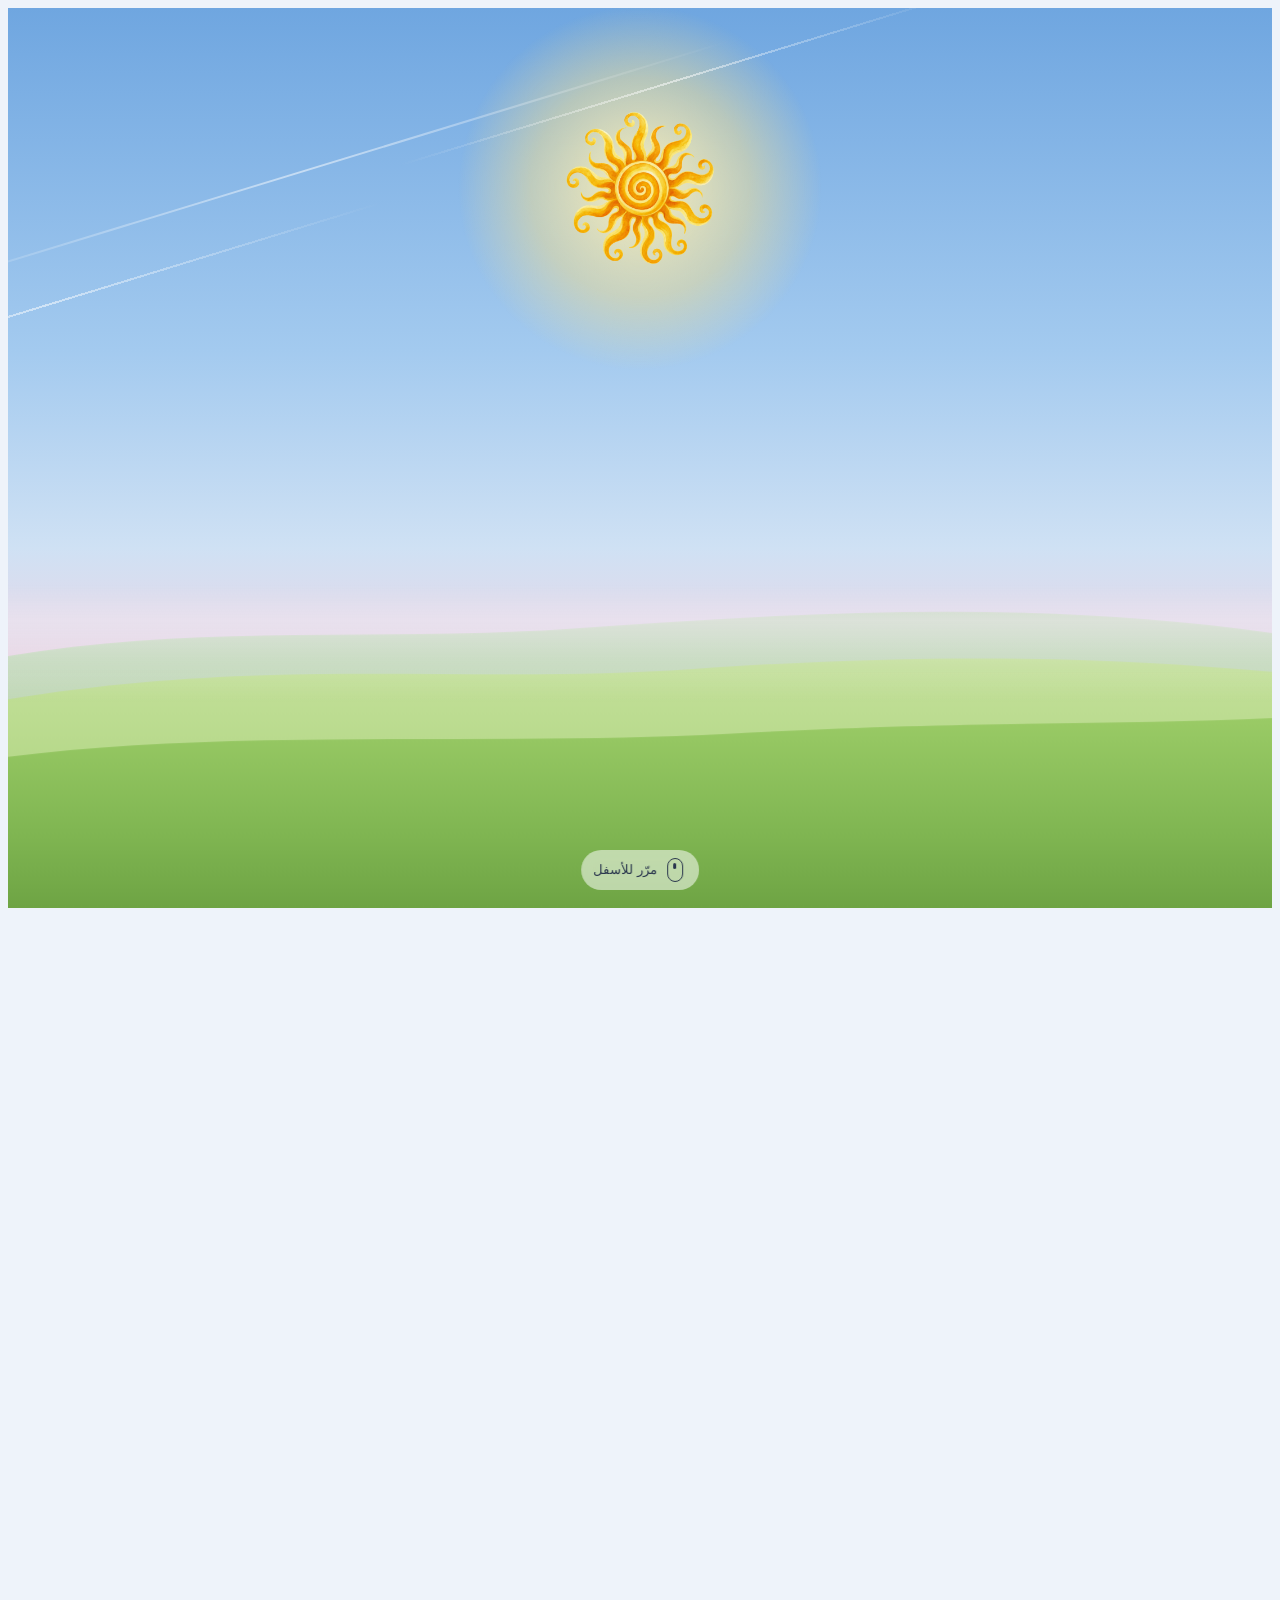
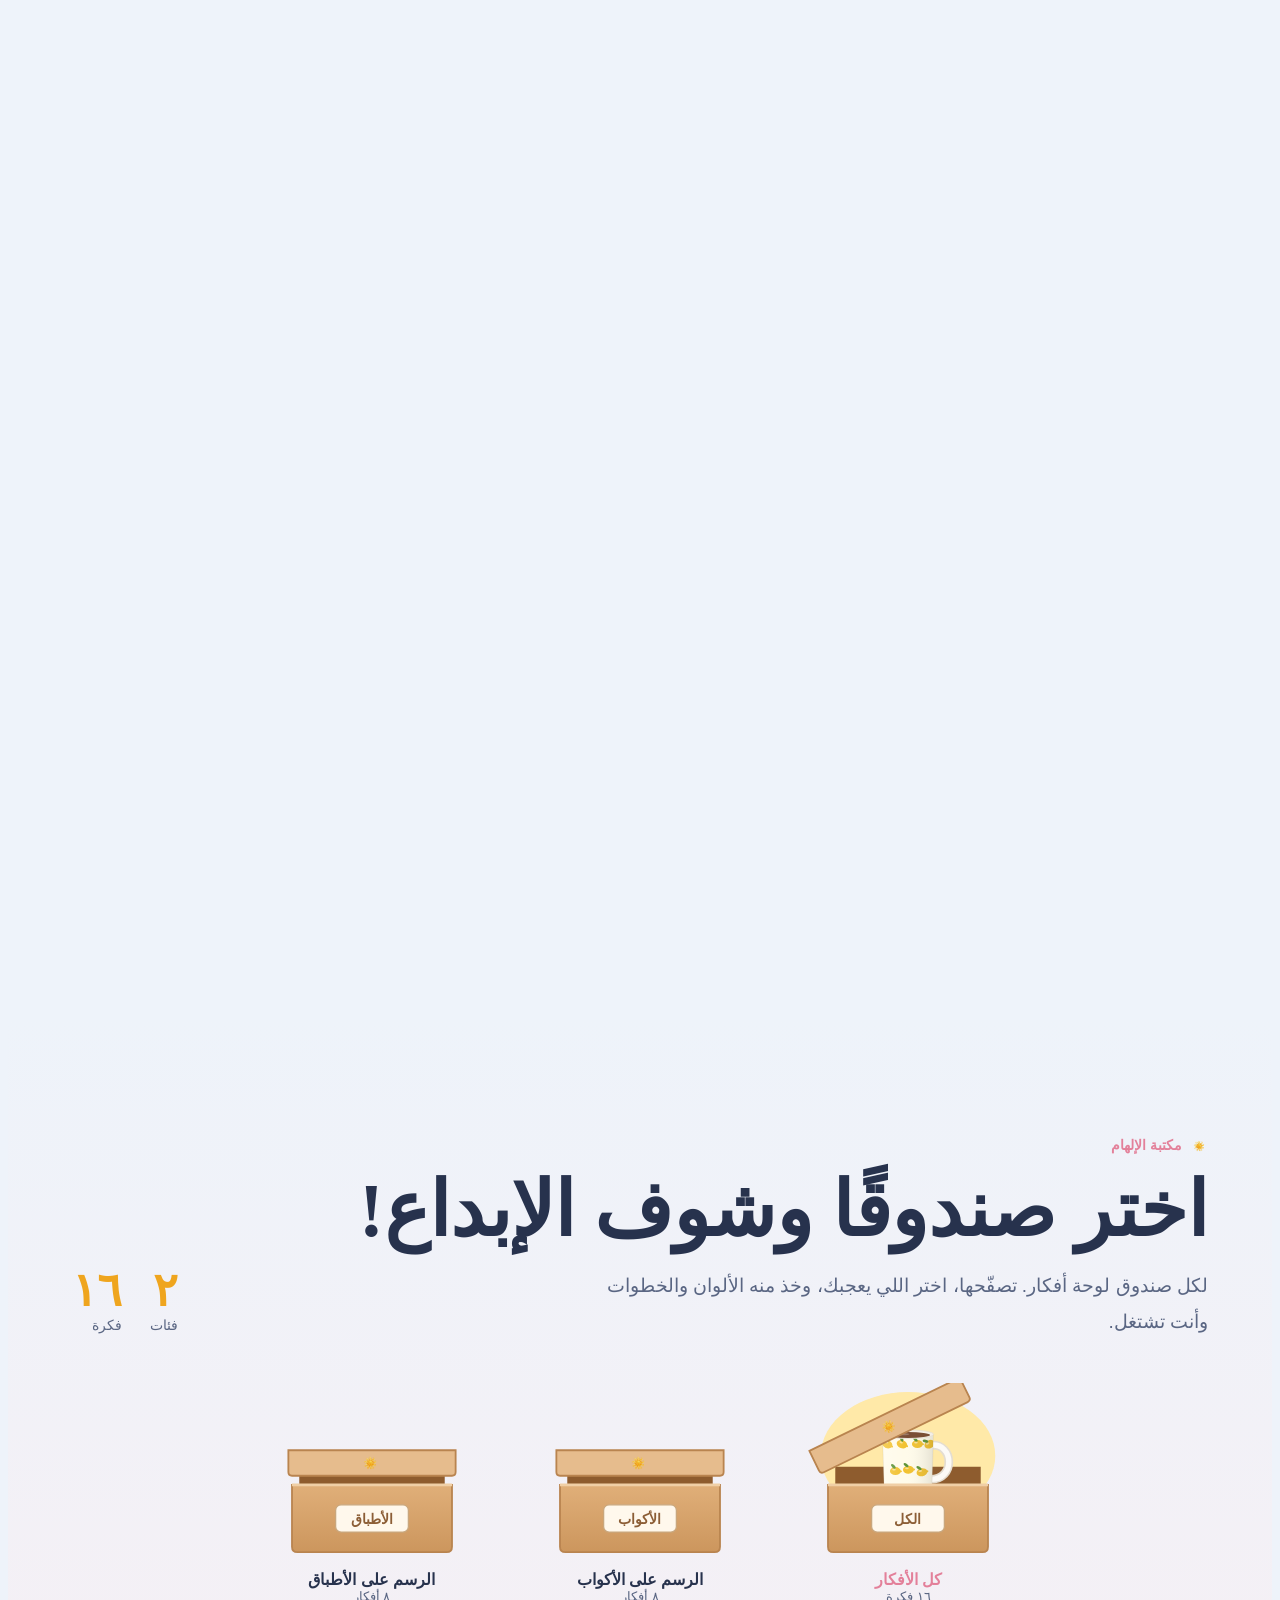
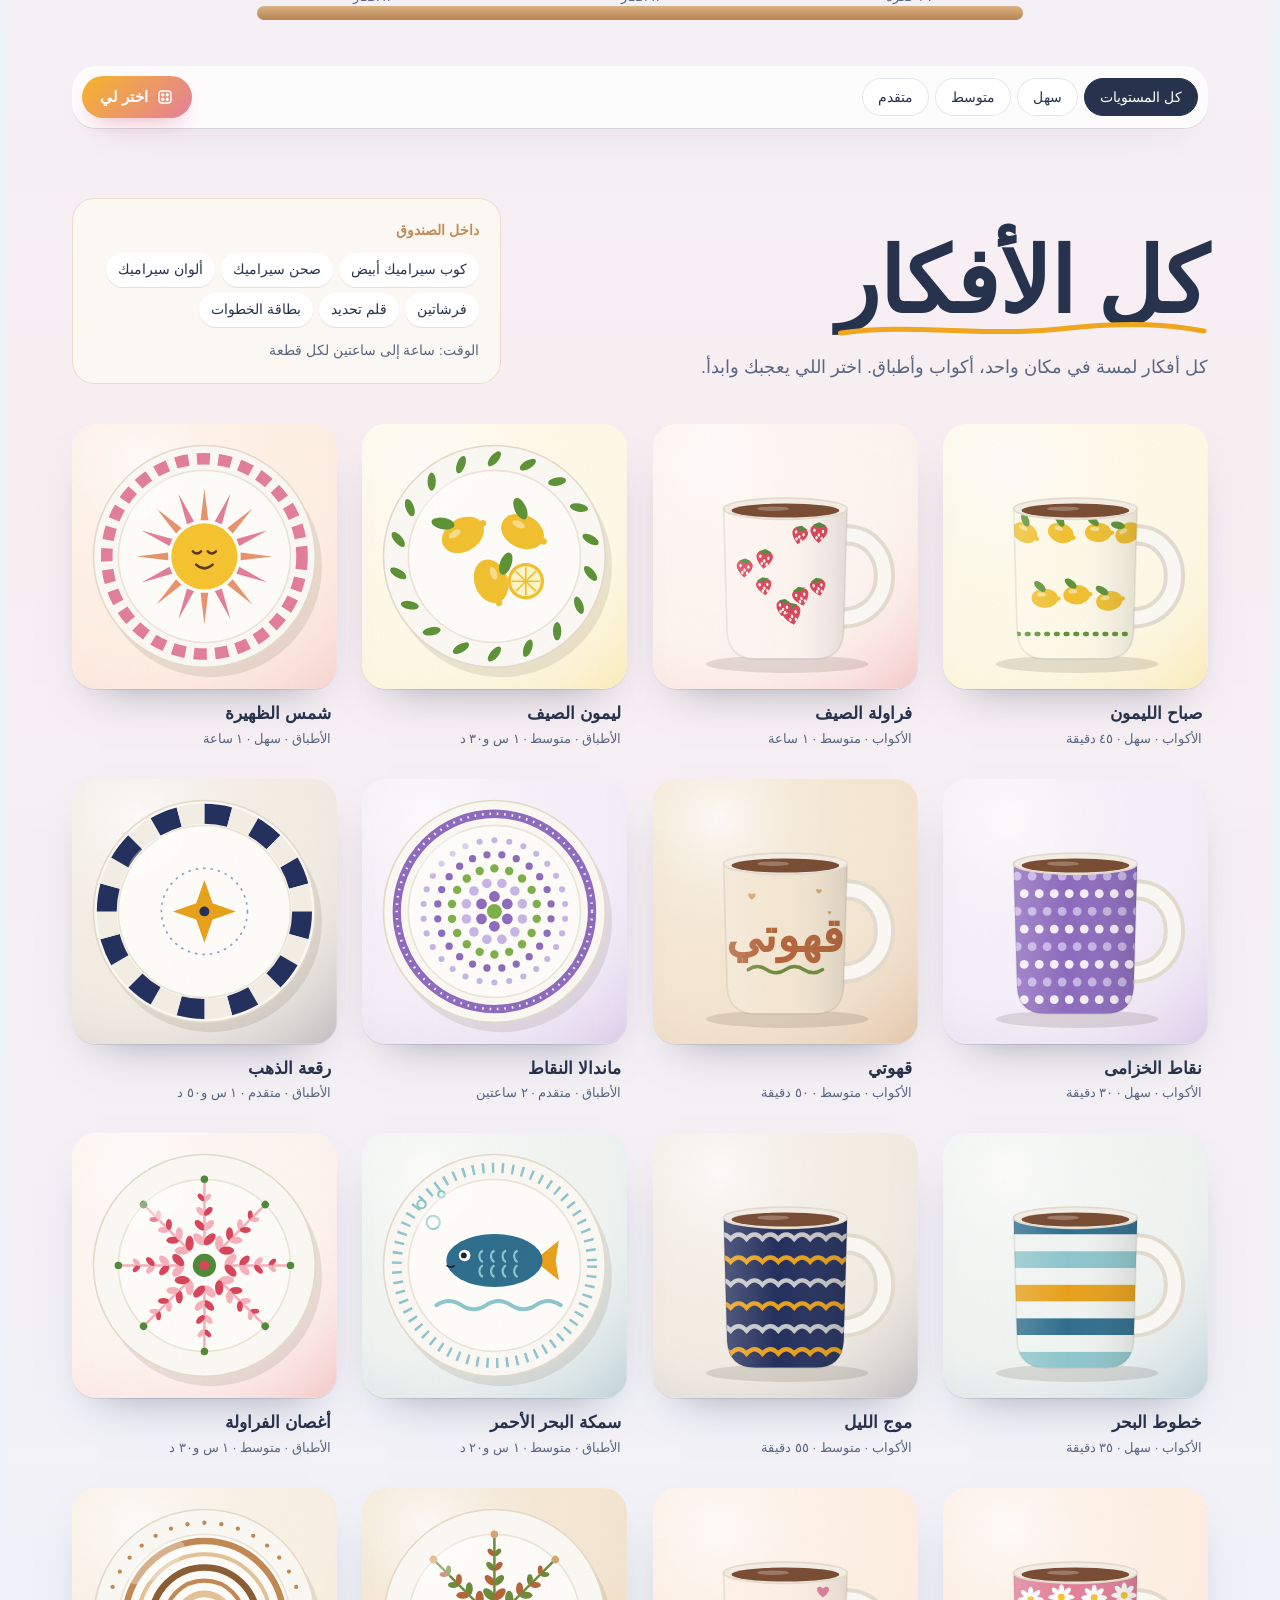
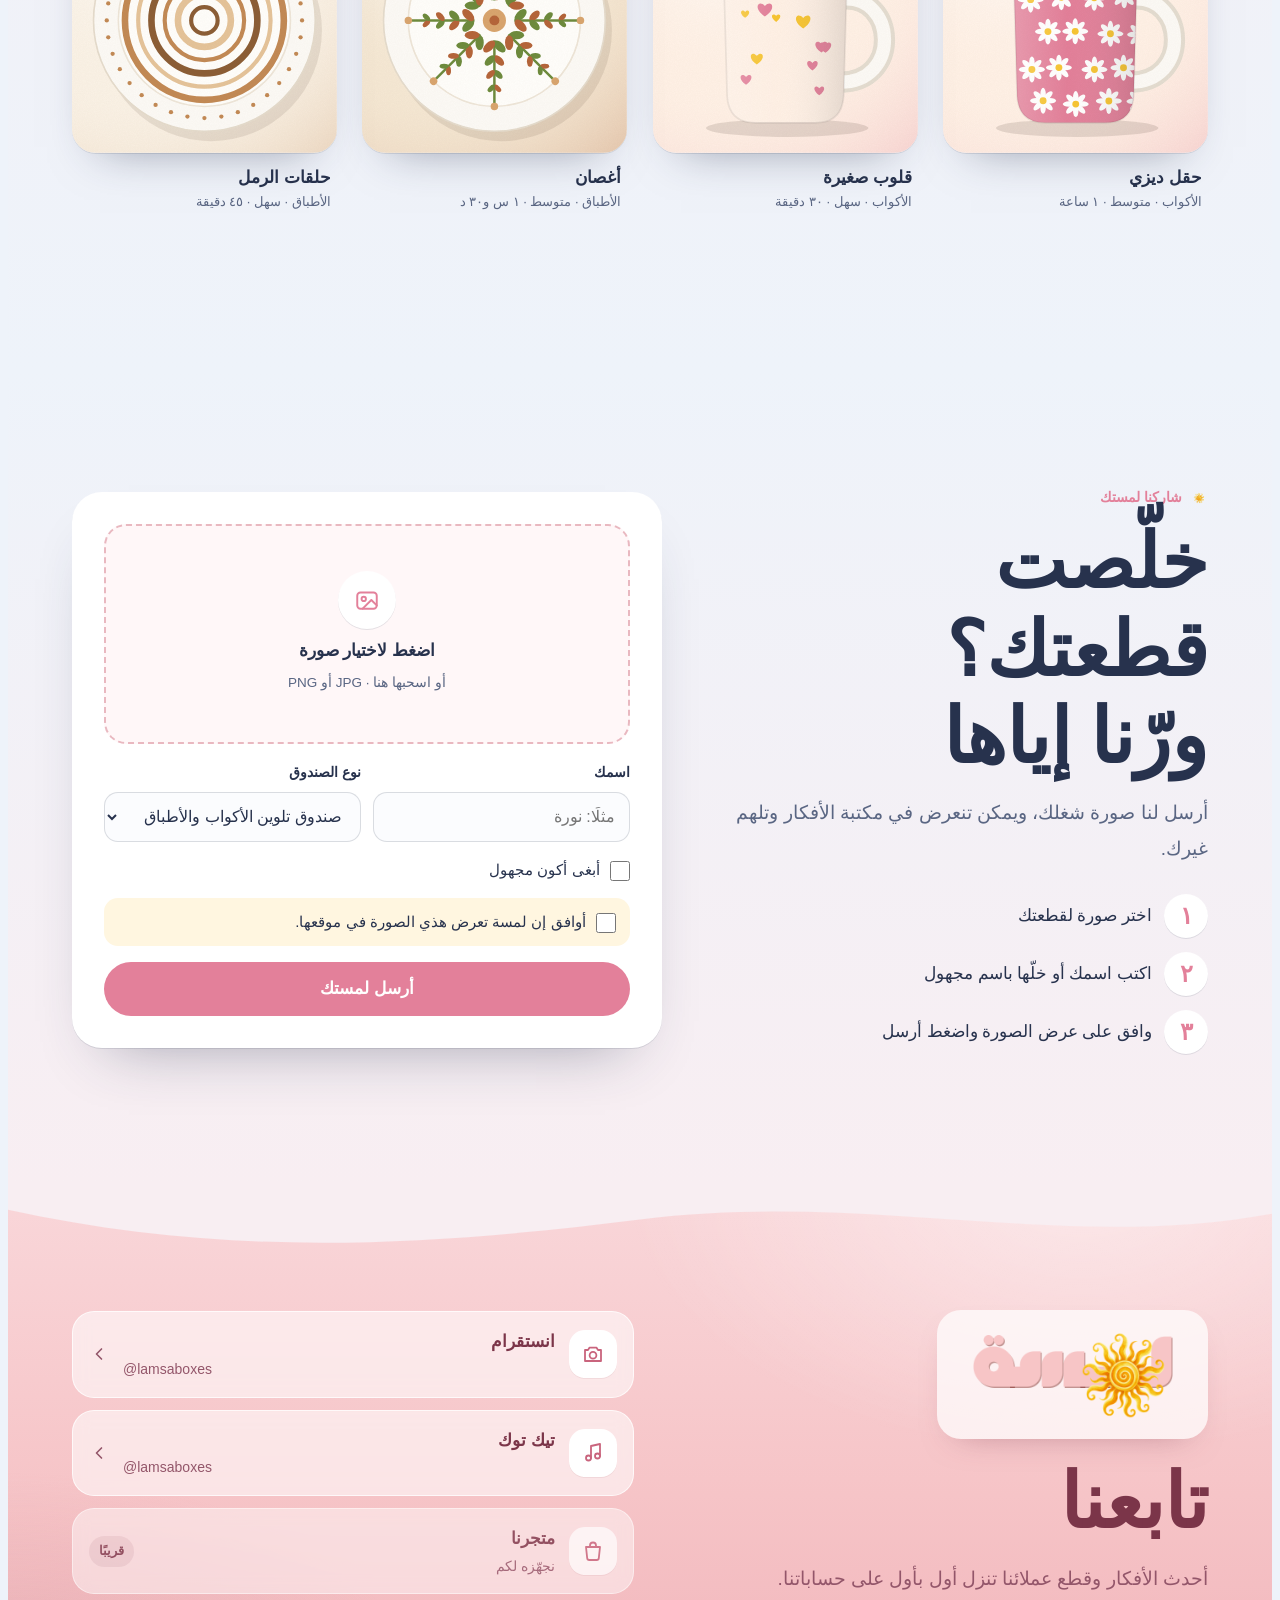
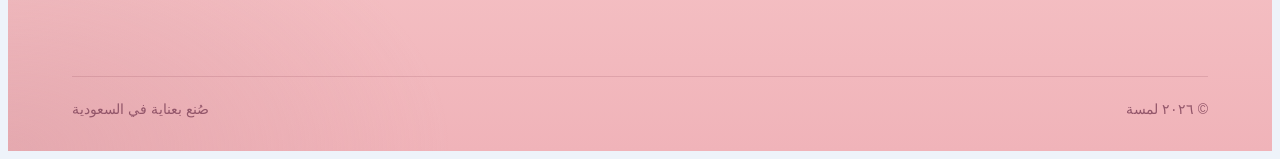
==== commit bae0e56a: "Update website settings" ====
--- a/index.html
+++ b/index.html
@@ -12,7 +12,7 @@
 <meta property="og:locale" content="ar_SA">
 <meta property="og:title" content="لمسة | صناديق الرسم على الأكواب والأطباق">
 <meta property="og:description" content="تصفّح مكتبة الأفكار، اختر نقشتك، وابدأ تلوّن على طريقتك.">
-<meta property="og:image" content="og-image.jpg">
+<meta property="og:image" content="https://lamsaboxes.github.io/IdeasSite/og-image.jpg">
 <meta name="twitter:card" content="summary_large_image">
 <link rel="icon" type="image/png" href="favicon.png">
 <link rel="apple-touch-icon" href="apple-touch-icon.png">
